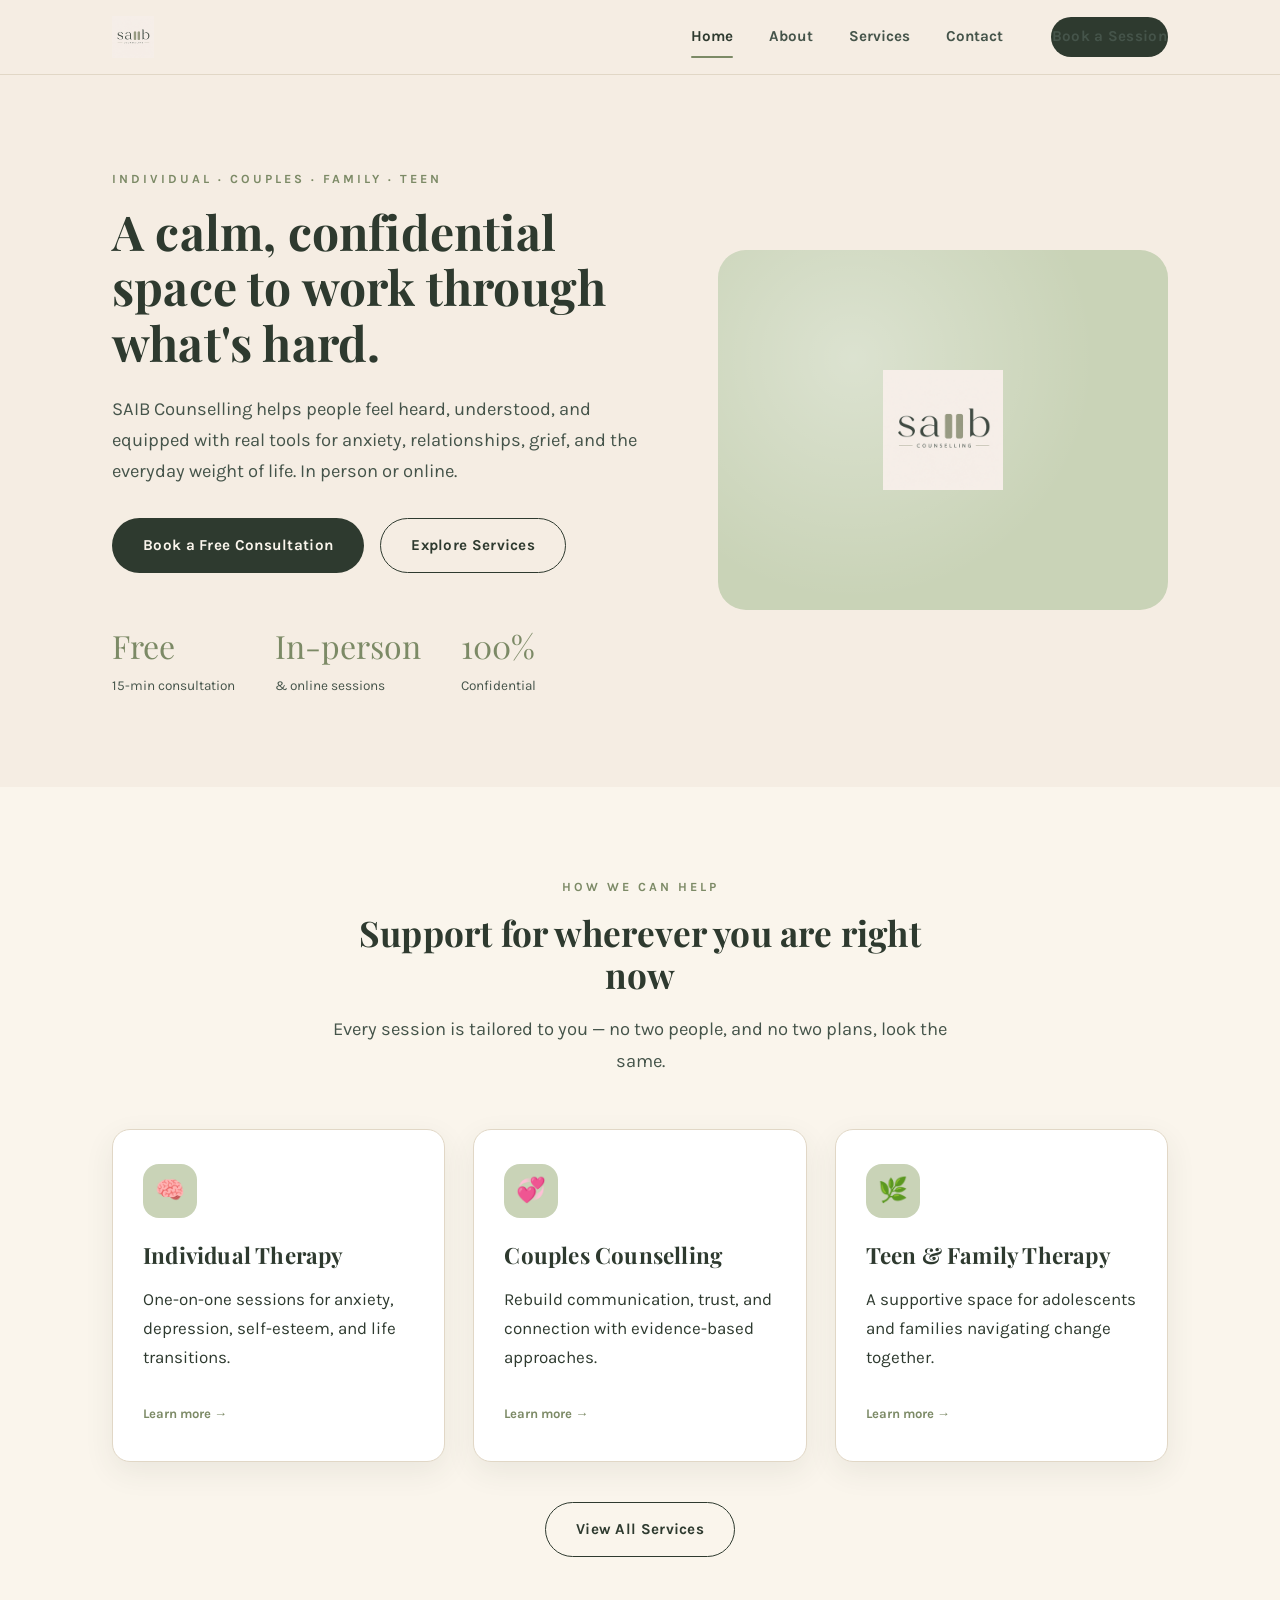
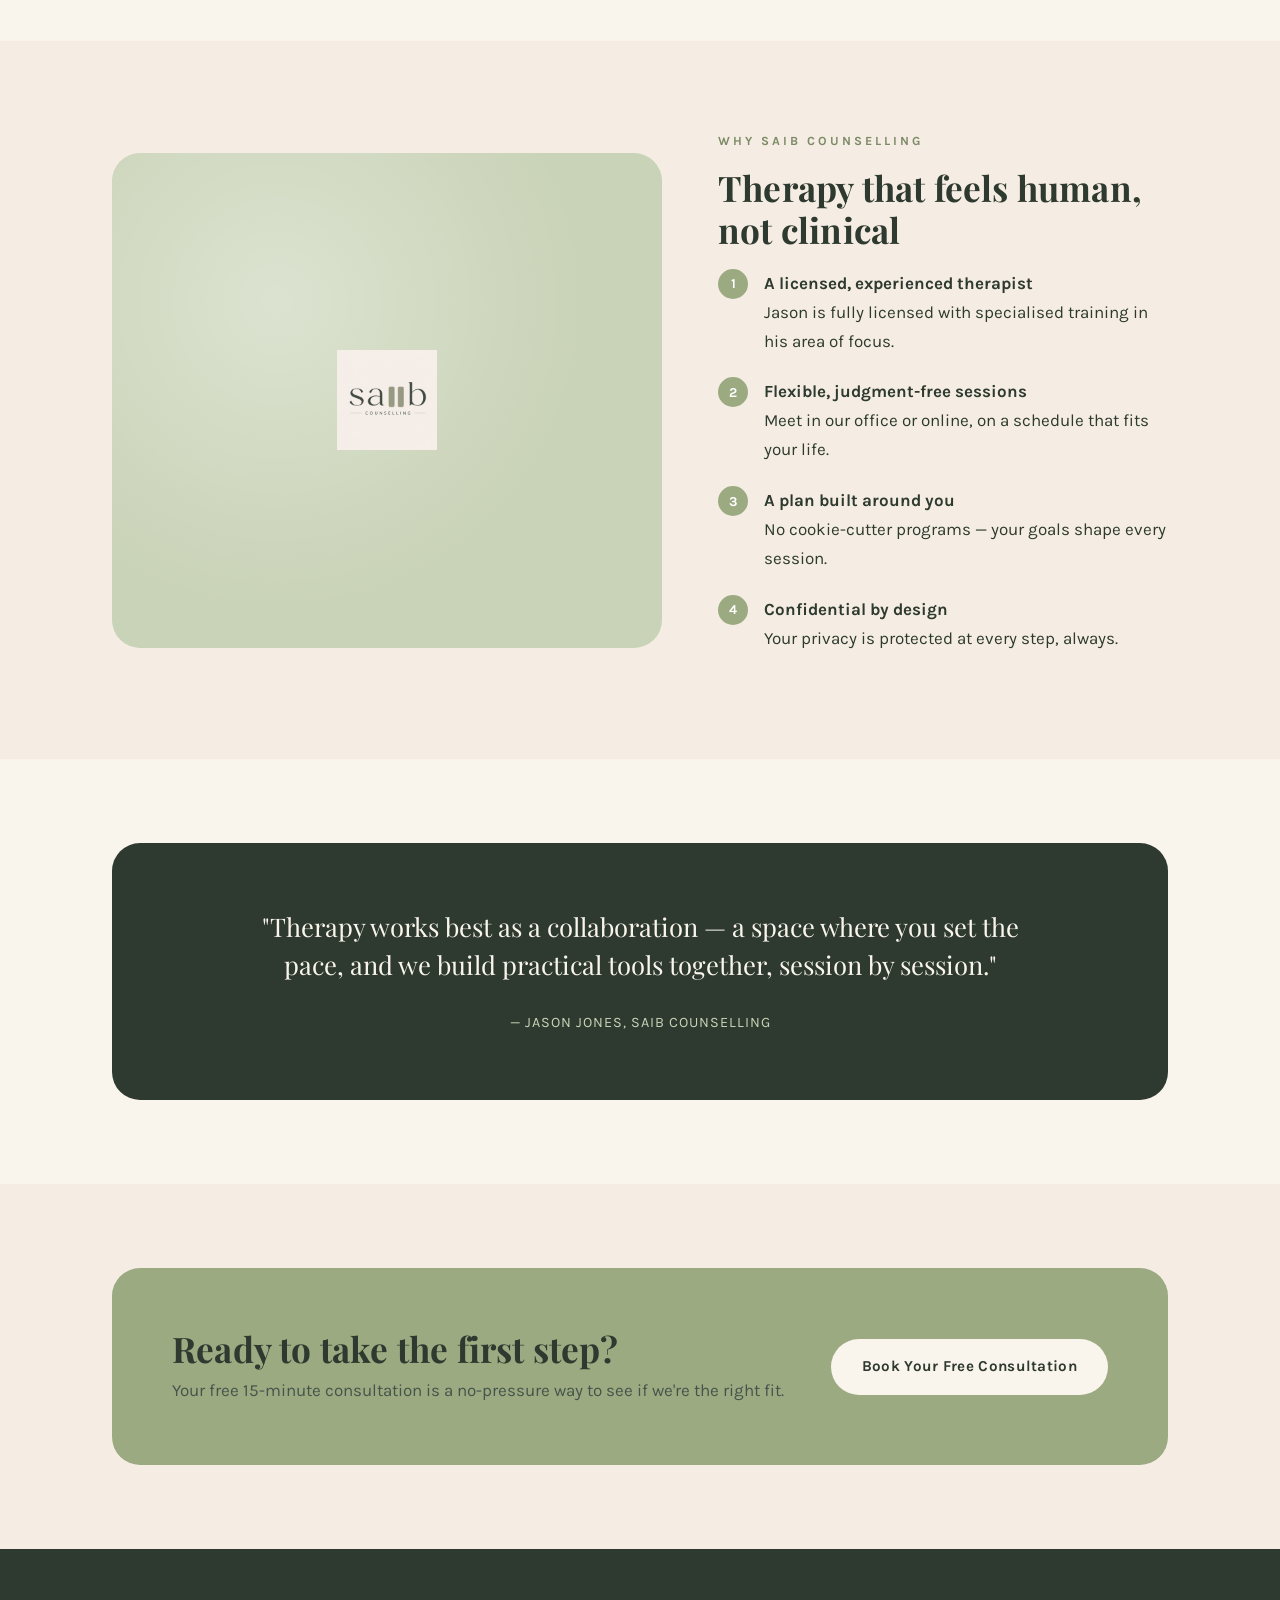
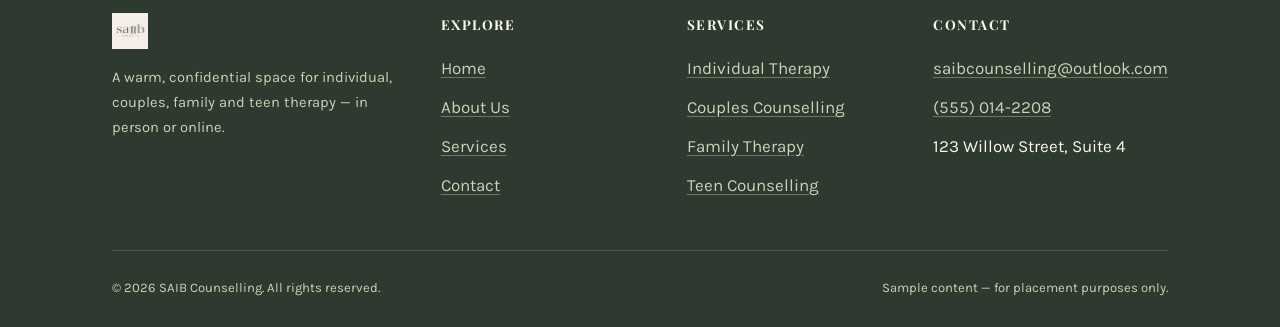
==== docs/index.html @ 6153c16c "Rename website folder to docs for GitHub Pages" ====
<!DOCTYPE html>
<html lang="en">
<head>
<meta charset="UTF-8">
<meta name="viewport" content="width=device-width, initial-scale=1.0">
<title>SAIB Counselling — Compassionate Therapy &amp; Counselling</title>
<meta name="description" content="SAIB Counselling offers individual, couples, family and teen therapy in a warm, confidential space. Book a free 15-minute consultation today.">
<link rel="canonical" href="https://hannagwen.github.io/saib-counselling/index.html">
<meta name="theme-color" content="#2E3A2F">

<!-- Open Graph / social preview -->
<meta property="og:type" content="website">
<meta property="og:site_name" content="SAIB Counselling">
<meta property="og:title" content="SAIB Counselling — Compassionate Therapy &amp; Counselling">
<meta property="og:description" content="Individual, couples, family and teen therapy in a warm, confidential space. Book a free 15-minute consultation today.">
<meta property="og:url" content="https://hannagwen.github.io/saib-counselling/index.html">
<meta property="og:image" content="https://hannagwen.github.io/saib-counselling/assets/logo.png">
<meta name="twitter:card" content="summary_large_image">
<meta name="twitter:title" content="SAIB Counselling — Compassionate Therapy &amp; Counselling">
<meta name="twitter:description" content="Individual, couples, family and teen therapy in a warm, confidential space. Book a free 15-minute consultation today.">
<meta name="twitter:image" content="https://hannagwen.github.io/saib-counselling/assets/logo.png">

<link rel="icon" type="image/png" href="assets/logo.png">
<link rel="apple-touch-icon" href="assets/logo.png">
<link rel="preconnect" href="https://fonts.googleapis.com">
<link rel="preconnect" href="https://fonts.gstatic.com" crossorigin>
<link href="https://fonts.googleapis.com/css2?family=Playfair+Display:wght@600;700&family=Karla:wght@400;500;700;800&display=swap" rel="stylesheet">
<link rel="stylesheet" href="assets/style.css">
</head>
<body>

<header class="site-header">
  <nav class="nav">
    <a href="index.html" class="brand">
      <img src="assets/logo.png" alt="SAIB Counselling logo" width="42" height="42">
    </a>
    <div class="nav-links" id="nav-links">
      <a href="index.html" class="active">Home</a>
      <a href="about.html">About</a>
      <a href="services.html">Services</a>
      <a href="contact.html">Contact</a>
      <a href="contact.html" class="btn btn-primary nav-cta">Book a Session</a>
    </div>
    <button class="nav-toggle" aria-label="Toggle menu" aria-expanded="false" aria-controls="nav-links"><span></span><span></span><span></span></button>
  </nav>
</header>

<main>
  <!-- Hero -->
  <section class="hero">
    <div class="container hero-grid">
      <div>
        <span class="eyebrow">Individual &middot; Couples &middot; Family &middot; Teen</span>
        <h1>A calm, confidential space to work through what's hard.</h1>
        <p class="lede">SAIB Counselling helps people feel heard, understood, and equipped with real tools for anxiety, relationships, grief, and the everyday weight of life. In person or online.</p>
        <div class="hero-actions">
          <a href="contact.html" class="btn btn-primary">Book a Free Consultation</a>
          <a href="services.html" class="btn btn-outline">Explore Services</a>
        </div>
        <!-- Replace with real figures (years in practice, clients seen, etc.) once available — avoid unverified numeric claims -->
        <div class="hero-stats">
          <div>
            <div class="stat-num">Free</div>
            <div class="stat-label">15-min consultation</div>
          </div>
          <div>
            <div class="stat-num">In-person</div>
            <div class="stat-label">&amp; online sessions</div>
          </div>
          <div>
            <div class="stat-num">100%</div>
            <div class="stat-label">Confidential</div>
          </div>
        </div>
      </div>
      <div class="hero-art">
        <div class="blob"></div>
        <img src="assets/logo.png" alt="" width="120" height="120">
      </div>
    </div>
  </section>

  <!-- Services preview -->
  <section class="section-alt">
    <div class="container">
      <div class="section-head center">
        <span class="eyebrow">How we can help</span>
        <h2>Support for wherever you are right now</h2>
        <p class="lede center">Every session is tailored to you — no two people, and no two plans, look the same.</p>
      </div>
      <div class="grid-3">
        <div class="card service-card">
          <div class="icon" aria-hidden="true">🧠</div>
          <h3>Individual Therapy</h3>
          <p>One-on-one sessions for anxiety, depression, self-esteem, and life transitions.</p>
          <span class="tag">Learn more →</span>
        </div>
        <div class="card service-card">
          <div class="icon" aria-hidden="true">💞</div>
          <h3>Couples Counselling</h3>
          <p>Rebuild communication, trust, and connection with evidence-based approaches.</p>
          <span class="tag">Learn more →</span>
        </div>
        <div class="card service-card">
          <div class="icon" aria-hidden="true">🌿</div>
          <h3>Teen &amp; Family Therapy</h3>
          <p>A supportive space for adolescents and families navigating change together.</p>
          <span class="tag">Learn more →</span>
        </div>
      </div>
      <div class="center" style="margin-top:40px;">
        <a href="services.html" class="btn btn-outline">View All Services</a>
      </div>
    </div>
  </section>

  <!-- Why choose us -->
  <section>
    <div class="container hero-grid">
      <div class="hero-art" style="aspect-ratio:4/3.6;">
        <div class="blob"></div>
        <img src="assets/logo.png" alt="" style="height:100px;" width="100" height="100">
      </div>
      <div>
        <span class="eyebrow">Why SAIB Counselling</span>
        <h2>Therapy that feels human, not clinical</h2>
        <ul class="feature-list">
          <li>
            <span class="dot">1</span>
            <div><strong>A licensed, experienced therapist</strong><br>Jason is fully licensed with specialised training in his area of focus.</div>
          </li>
          <li>
            <span class="dot">2</span>
            <div><strong>Flexible, judgment-free sessions</strong><br>Meet in our office or online, on a schedule that fits your life.</div>
          </li>
          <li>
            <span class="dot">3</span>
            <div><strong>A plan built around you</strong><br>No cookie-cutter programs — your goals shape every session.</div>
          </li>
          <li>
            <span class="dot">4</span>
            <div><strong>Confidential by design</strong><br>Your privacy is protected at every step, always.</div>
          </li>
        </ul>
      </div>
    </div>
  </section>

  <!-- Testimonial: swap in a real client quote once you have one on file with their written permission.
       Fabricated or unverified client testimonials can run into advertising/ethics rules for licensed
       counsellors, so this is a philosophy statement attributed to Jason rather than an invented client review. -->
  <section class="section-alt">
    <div class="container">
      <div class="testimonial">
        <blockquote>"Therapy works best as a collaboration — a space where you set the pace, and we build practical tools together, session by session."</blockquote>
        <cite>— Jason Jones, SAIB Counselling</cite>
      </div>
    </div>
  </section>

  <!-- CTA -->
  <section>
    <div class="container">
      <div class="cta-banner">
        <div>
          <h2>Ready to take the first step?</h2>
          <p style="margin:0; color: var(--forest-80);">Your free 15-minute consultation is a no-pressure way to see if we're the right fit.</p>
        </div>
        <a href="contact.html" class="btn btn-light">Book Your Free Consultation</a>
      </div>
    </div>
  </section>
</main>

<footer class="site-footer">
  <div class="container">
    <div class="footer-grid">
      <div class="footer-brand">
        <img src="assets/logo.png" alt="SAIB Counselling" width="36" height="36" loading="lazy">
        <p>A warm, confidential space for individual, couples, family and teen therapy — in person or online.</p>
      </div>
      <div>
        <h4>Explore</h4>
        <ul>
          <li><a href="index.html">Home</a></li>
          <li><a href="about.html">About Us</a></li>
          <li><a href="services.html">Services</a></li>
          <li><a href="contact.html">Contact</a></li>
        </ul>
      </div>
      <div>
        <h4>Services</h4>
        <ul>
          <li><a href="services.html">Individual Therapy</a></li>
          <li><a href="services.html">Couples Counselling</a></li>
          <li><a href="services.html">Family Therapy</a></li>
          <li><a href="services.html">Teen Counselling</a></li>
        </ul>
      </div>
      <div>
        <h4>Contact</h4>
        <ul>
          <li><a href="mailto:saibcounselling@outlook.com">saibcounselling@outlook.com</a></li>
          <li><a href="tel:+15550142208">(555) 014-2208</a></li>
          <li>123 Willow Street, Suite 4</li>
        </ul>
      </div>
    </div>
    <div class="footer-bottom">
      <span>© 2026 SAIB Counselling. All rights reserved.</span>
      <span>Sample content — for placement purposes only.</span>
    </div>
  </div>
</footer>

<script src="assets/script.js"></script>
</body>
</html>
---- docs/assets/style.css ----
/* ============================================
   SAIB Counselling — shared stylesheet
   Palette derived from brand logo:
   cream background, deep forest green, sage accent
   ============================================ */

:root {
  --cream: #F5EDE3;
  --cream-soft: #FAF5EC;
  --white: #FFFFFF;
  --forest: #2E3A2F;
  --forest-80: #45544A;
  --sage: #9CAA82;
  --sage-light: #C9D3B7;
  --sage-dark: #7C8A66;
  --line: #E1D7C6;
  --shadow: 0 10px 30px rgba(46, 58, 47, 0.08);
  --radius-lg: 28px;
  --radius-md: 18px;
  --radius-sm: 10px;
  --font-head: 'Playfair Display', Georgia, serif;
  --font-body: 'Karla', 'Helvetica Neue', Arial, sans-serif;
}

* { box-sizing: border-box; }

html { scroll-behavior: smooth; }

@media (prefers-reduced-motion: reduce) {
  html { scroll-behavior: auto; }
  * { animation-duration: 0.01ms !important; animation-iteration-count: 1 !important; transition-duration: 0.01ms !important; }
}

/* Visible keyboard focus state across interactive elements */
a:focus-visible,
button:focus-visible,
input:focus-visible,
select:focus-visible,
textarea:focus-visible,
.faq-item h3:focus-visible {
  outline: 2.5px solid var(--sage-dark);
  outline-offset: 3px;
}

body {
  margin: 0;
  background: var(--cream);
  color: var(--forest);
  font-family: var(--font-body);
  font-size: 17px;
  line-height: 1.7;
  -webkit-font-smoothing: antialiased;
}

img { max-width: 100%; display: block; }

a { color: inherit; text-decoration: none; }

.container {
  max-width: 1120px;
  margin: 0 auto;
  padding: 0 32px;
}

/* ---------- Typography ---------- */
h1, h2, h3, h4 {
  font-family: var(--font-head);
  color: var(--forest);
  margin: 0 0 0.5em;
  font-weight: 700;
  letter-spacing: 0.2px;
}

h1 { font-size: 3rem; line-height: 1.15; }
h2 { font-size: 2.2rem; line-height: 1.2; }
h3 { font-size: 1.4rem; }

p { margin: 0 0 1em; }

.eyebrow {
  display: inline-block;
  font-family: var(--font-body);
  font-size: 0.78rem;
  letter-spacing: 3px;
  text-transform: uppercase;
  color: var(--sage-dark);
  font-weight: 700;
  margin-bottom: 14px;
}

.lede {
  font-size: 1.15rem;
  color: var(--forest-80);
  max-width: 620px;
}

.center { text-align: center; margin-left: auto; margin-right: auto; }

/* ---------- Buttons ---------- */
.btn {
  display: inline-flex;
  align-items: center;
  gap: 8px;
  padding: 14px 30px;
  border-radius: 999px;
  font-family: var(--font-body);
  font-weight: 700;
  font-size: 0.95rem;
  letter-spacing: 0.3px;
  border: 1.5px solid transparent;
  cursor: pointer;
  transition: all 0.2s ease;
}

.btn-primary {
  background: var(--forest);
  color: var(--cream-soft);
}
.btn-primary:hover { background: var(--forest-80); transform: translateY(-1px); }

.btn-outline {
  background: transparent;
  color: var(--forest);
  border-color: var(--forest);
}
.btn-outline:hover { background: var(--forest); color: var(--cream-soft); }

.btn-light {
  background: var(--cream-soft);
  color: var(--forest);
}
.btn-light:hover { background: var(--white); }

/* ---------- Header / Nav ---------- */
.site-header {
  position: sticky;
  top: 0;
  z-index: 50;
  background: rgba(245, 237, 227, 0.92);
  backdrop-filter: blur(6px);
  border-bottom: 1px solid var(--line);
}

.nav {
  display: flex;
  align-items: center;
  justify-content: space-between;
  padding: 16px 32px;
  max-width: 1120px;
  margin: 0 auto;
}

.brand {
  display: flex;
  align-items: center;
  gap: 12px;
}

.brand img { height: 42px; width: auto; }

.nav-links {
  display: flex;
  gap: 36px;
  align-items: center;
  font-size: 0.95rem;
  font-weight: 700;
}

.nav-links a {
  position: relative;
  padding: 6px 0;
  color: var(--forest-80);
}
.nav-links a:hover, .nav-links a.active { color: var(--forest); }
.nav-links a.active::after {
  content: "";
  position: absolute;
  left: 0; right: 0; bottom: -2px;
  height: 2px;
  background: var(--sage-dark);
  border-radius: 2px;
}

.nav-cta { margin-left: 12px; }

.nav-toggle {
  display: none;
  flex-direction: column;
  gap: 5px;
  background: none;
  border: none;
  cursor: pointer;
  padding: 6px;
}
.nav-toggle span {
  width: 26px; height: 2px; background: var(--forest); border-radius: 2px;
}

/* ---------- Hero ---------- */
.hero {
  padding: 88px 0 90px;
}

.hero-grid {
  display: grid;
  grid-template-columns: 1.1fr 0.9fr;
  gap: 56px;
  align-items: center;
}

.hero-art {
  background: var(--sage-light);
  border-radius: var(--radius-lg);
  aspect-ratio: 4/3.2;
  display: flex;
  align-items: center;
  justify-content: center;
  overflow: hidden;
  position: relative;
}
.hero-art .blob {
  position: absolute;
  inset: 0;
  background: radial-gradient(circle at 30% 30%, rgba(255,255,255,0.35), transparent 60%);
}
.hero-art img { height: 120px; width: auto; position: relative; z-index: 1; }

.hero-actions { display: flex; gap: 16px; margin-top: 30px; flex-wrap: wrap; }

.hero-stats {
  display: flex;
  gap: 40px;
  margin-top: 46px;
}
.hero-stats .stat-num {
  font-family: var(--font-head);
  font-size: 2rem;
  color: var(--sage-dark);
}
.hero-stats .stat-label {
  font-size: 0.85rem;
  color: var(--forest-80);
}

/* ---------- Sections ---------- */
section { padding: 84px 0; }
.section-alt { background: var(--cream-soft); }
.section-head { max-width: 640px; margin-bottom: 52px; }

/* ---------- Cards / Grids ---------- */
.grid-3 {
  display: grid;
  grid-template-columns: repeat(3, 1fr);
  gap: 28px;
}
.grid-2 {
  display: grid;
  grid-template-columns: repeat(2, 1fr);
  gap: 28px;
}

.card {
  background: var(--white);
  border-radius: var(--radius-md);
  padding: 34px 30px;
  box-shadow: var(--shadow);
  border: 1px solid var(--line);
}

.service-card .icon {
  width: 54px; height: 54px;
  border-radius: 16px;
  background: var(--sage-light);
  display: flex; align-items: center; justify-content: center;
  font-size: 1.5rem;
  margin-bottom: 18px;
}

.service-card .tag {
  display: inline-block;
  margin-top: 14px;
  font-size: 0.82rem;
  font-weight: 700;
  color: var(--sage-dark);
}

/* ---------- Why / feature list ---------- */
.feature-list { list-style: none; padding: 0; margin: 0; }
.feature-list li {
  display: flex;
  gap: 16px;
  align-items: flex-start;
  margin-bottom: 22px;
}
.feature-list .dot {
  flex: none;
  width: 30px; height: 30px;
  border-radius: 50%;
  background: var(--sage);
  color: var(--white);
  display: flex; align-items: center; justify-content: center;
  font-weight: 700;
  font-size: 0.85rem;
}

/* ---------- Testimonial ---------- */
.testimonial {
  background: var(--forest);
  color: var(--cream-soft);
  border-radius: var(--radius-lg);
  padding: 64px;
  text-align: center;
}
.testimonial blockquote {
  font-family: var(--font-head);
  font-size: 1.6rem;
  line-height: 1.5;
  max-width: 760px;
  margin: 0 auto 24px;
}
.testimonial cite {
  font-style: normal;
  font-size: 0.9rem;
  letter-spacing: 1px;
  text-transform: uppercase;
  color: var(--sage-light);
}

/* ---------- Team ---------- */
.team-card { text-align: center; }
.avatar {
  width: 110px; height: 110px;
  border-radius: 50%;
  background: var(--sage-light);
  margin: 0 auto 18px;
  display: flex; align-items: center; justify-content: center;
  font-family: var(--font-head);
  font-size: 1.8rem;
  color: var(--forest);
}
.team-card .role {
  color: var(--sage-dark);
  font-size: 0.88rem;
  font-weight: 700;
  letter-spacing: 0.4px;
  text-transform: uppercase;
  margin-bottom: 10px;
}

/* ---------- Approach steps ---------- */
.steps {
  display: grid;
  grid-template-columns: repeat(4, 1fr);
  gap: 24px;
}
.step .num {
  font-family: var(--font-head);
  font-size: 2.4rem;
  color: var(--sage-light);
  margin-bottom: 8px;
}

/* ---------- CTA banner ---------- */
.cta-banner {
  background: var(--sage);
  border-radius: var(--radius-lg);
  padding: 60px;
  display: flex;
  align-items: center;
  justify-content: space-between;
  gap: 30px;
  flex-wrap: wrap;
  color: var(--forest);
}
.cta-banner h2 { margin-bottom: 6px; }

/* ---------- Forms ---------- */
.form-grid {
  display: grid;
  grid-template-columns: 1fr 1fr;
  gap: 20px;
}
.form-grid .full { grid-column: 1 / -1; }

label {
  display: block;
  font-size: 0.85rem;
  font-weight: 700;
  margin-bottom: 8px;
  color: var(--forest-80);
}

input, select, textarea {
  width: 100%;
  padding: 14px 16px;
  border-radius: var(--radius-sm);
  border: 1.5px solid var(--line);
  background: var(--white);
  font-family: var(--font-body);
  font-size: 0.98rem;
  color: var(--forest);
}
input:focus, select:focus, textarea:focus {
  outline: none;
  border-color: var(--sage-dark);
}
textarea { resize: vertical; min-height: 120px; }

.form-note {
  font-size: 0.85rem;
  color: var(--forest-80);
  background: var(--sage-light);
  border-radius: var(--radius-sm);
  padding: 14px 18px;
  margin-bottom: 26px;
}

/* ---------- Contact info rows ---------- */
.info-row {
  display: flex;
  gap: 18px;
  align-items: flex-start;
  margin-bottom: 26px;
}
.info-row .icon {
  width: 44px; height: 44px;
  border-radius: 12px;
  background: var(--sage-light);
  display: flex; align-items: center; justify-content: center;
  font-size: 1.2rem;
  flex: none;
}

.map-placeholder {
  background: var(--sage-light);
  border-radius: var(--radius-md);
  aspect-ratio: 16/10;
  display: flex;
  align-items: center;
  justify-content: center;
  color: var(--forest-80);
  font-size: 0.95rem;
  text-align: center;
  padding: 20px;
}

/* ---------- FAQ ---------- */
.faq-item {
  border-bottom: 1px solid var(--line);
  padding: 22px 0;
}
.faq-item h3 { margin-bottom: 8px; font-size: 1.1rem; cursor: pointer; }
.faq-item h3::after { content: "+"; float: right; color: var(--sage-dark); }
.faq-item h3[aria-expanded="true"]::after { content: "−"; }
.faq-item p { color: var(--forest-80); margin: 8px 0 0; display: none; }
.faq-item p.open { display: block; }

/* ---------- Footer ---------- */
.site-footer {
  background: var(--forest);
  color: var(--cream-soft);
  padding: 64px 0 28px;
}
.footer-grid {
  display: grid;
  grid-template-columns: 1.4fr 1fr 1fr 1fr;
  gap: 40px;
  padding-bottom: 40px;
  border-bottom: 1px solid rgba(245,237,227,0.15);
}
.footer-grid h4 {
  color: var(--cream-soft);
  font-size: 0.85rem;
  letter-spacing: 1.5px;
  text-transform: uppercase;
  margin-bottom: 18px;
}
.footer-grid ul { list-style: none; padding: 0; margin: 0; }
.footer-grid li { margin-bottom: 10px; }
.footer-grid a { color: var(--sage-light); text-decoration: underline; text-decoration-color: rgba(201,211,183,0.4); text-underline-offset: 3px; }
.footer-grid a:hover { color: var(--white); }
.footer-brand img { height: 36px; margin-bottom: 16px; }
.footer-brand p { color: var(--sage-light); font-size: 0.92rem; max-width: 280px; }
.footer-bottom {
  display: flex;
  justify-content: space-between;
  padding-top: 26px;
  font-size: 0.82rem;
  color: var(--sage-light);
  flex-wrap: wrap;
  gap: 10px;
}

/* ---------- Page header (inner pages) ---------- */
.page-hero {
  padding: 60px 0 70px;
  text-align: center;
}
.page-hero .eyebrow { display: block; }

/* ---------- Responsive ---------- */
@media (max-width: 900px) {
  h1 { font-size: 2.3rem; }
  .hero-grid { grid-template-columns: 1fr; }
  .grid-3 { grid-template-columns: 1fr 1fr; }
  .steps { grid-template-columns: 1fr 1fr; }
  .footer-grid { grid-template-columns: 1fr 1fr; }
  .nav-links {
    position: fixed;
    top: 74px; left: 0; right: 0;
    background: var(--cream-soft);
    flex-direction: column;
    align-items: flex-start;
    padding: 24px 32px;
    gap: 20px;
    border-bottom: 1px solid var(--line);
    transform: translateY(-130%);
    transition: transform 0.25s ease;
  }
  .nav-links.open { transform: translateY(0); }
  .nav-toggle { display: flex; }
  .nav-cta { margin-left: 0; }
}

@media (max-width: 600px) {
  .container { padding: 0 20px; }
  .grid-3, .grid-2, .form-grid { grid-template-columns: 1fr; }
  .steps { grid-template-columns: 1fr; }
  .testimonial, .cta-banner { padding: 36px; }
  .footer-grid { grid-template-columns: 1fr; }
  .cta-banner { flex-direction: column; text-align: center; }
}
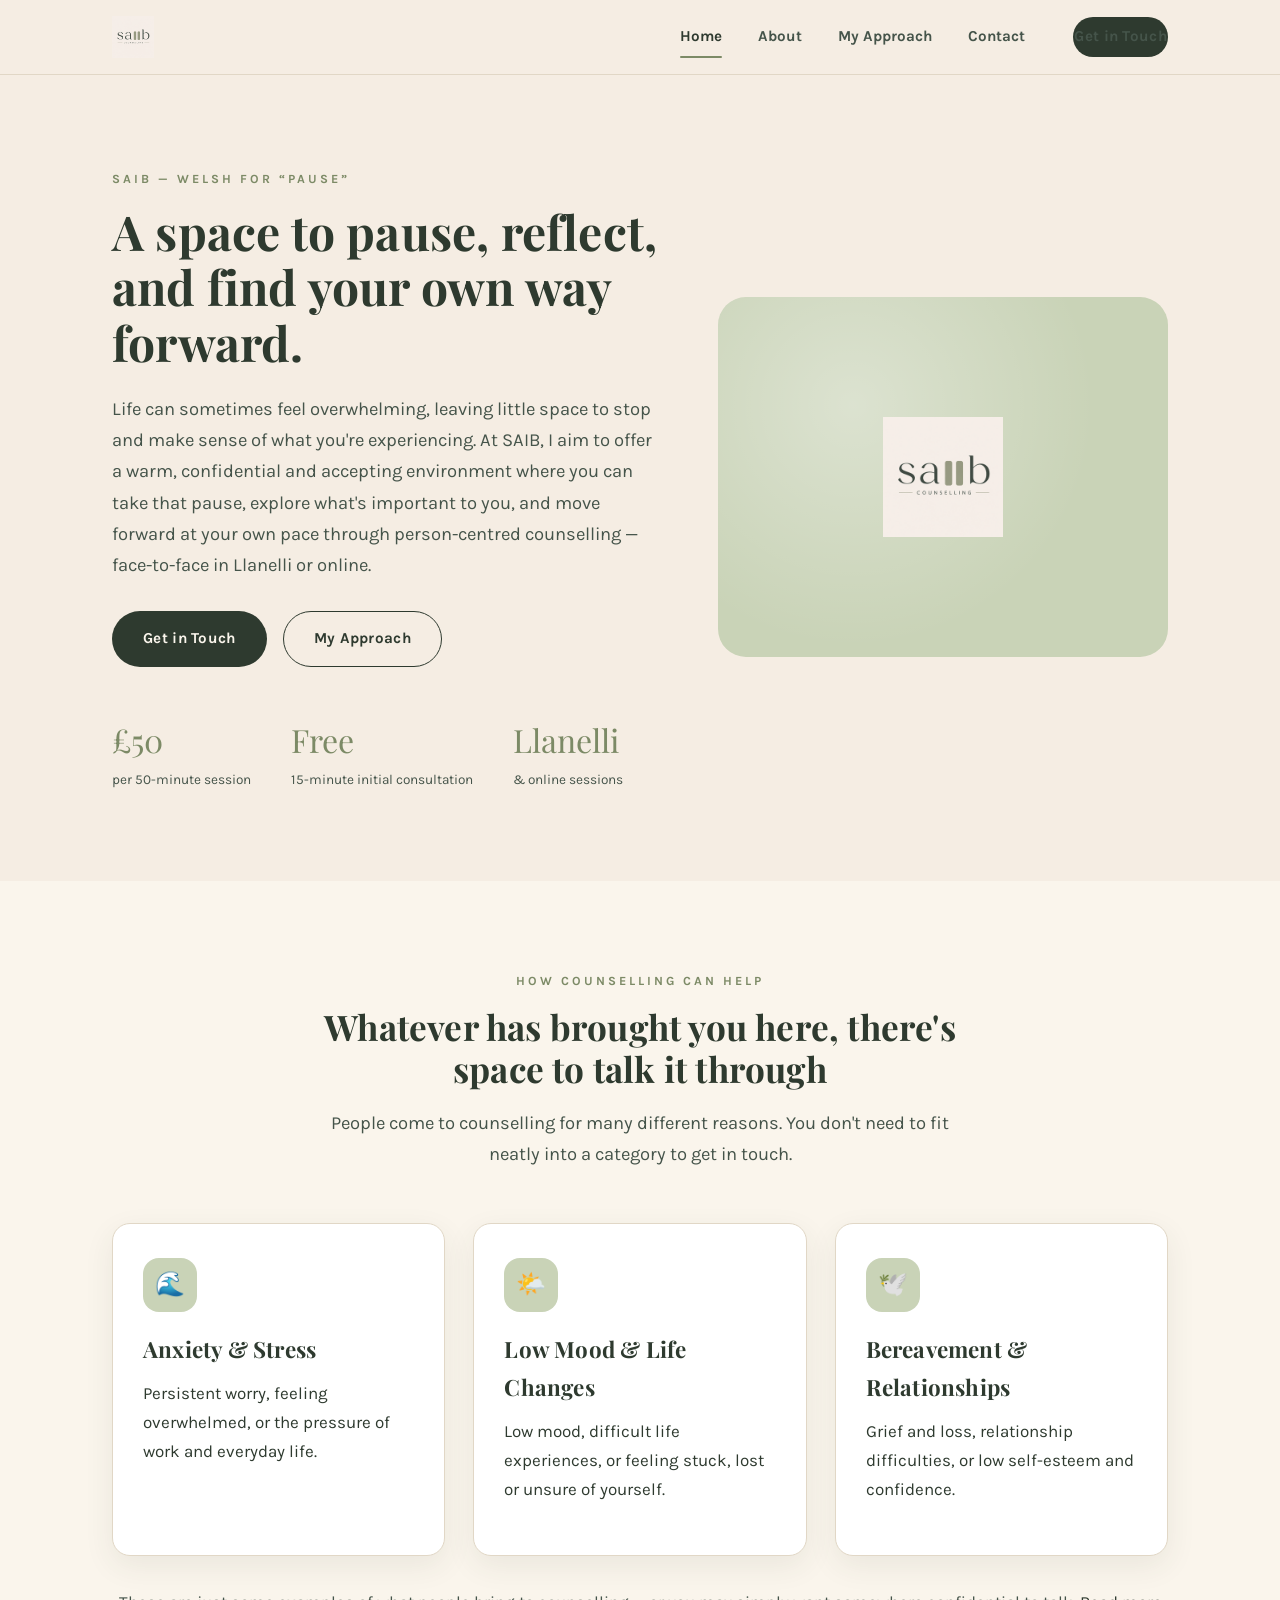
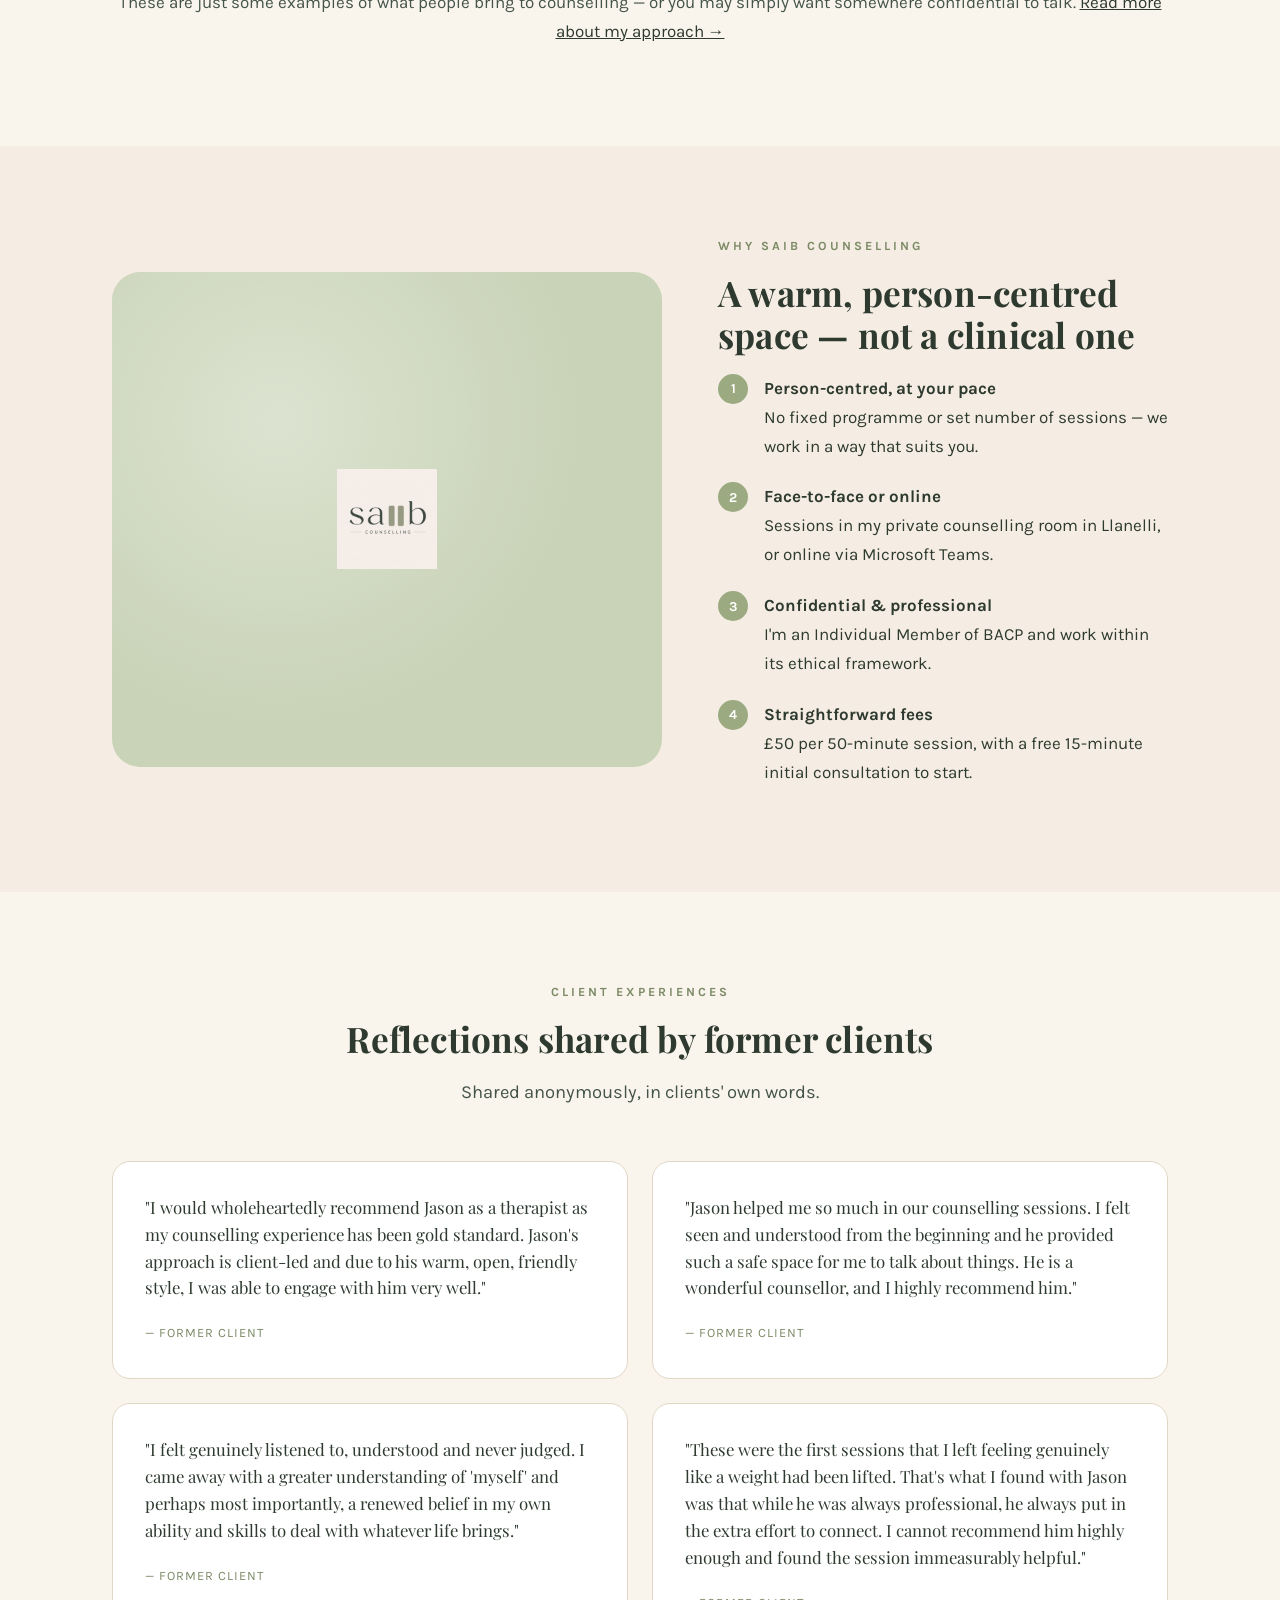
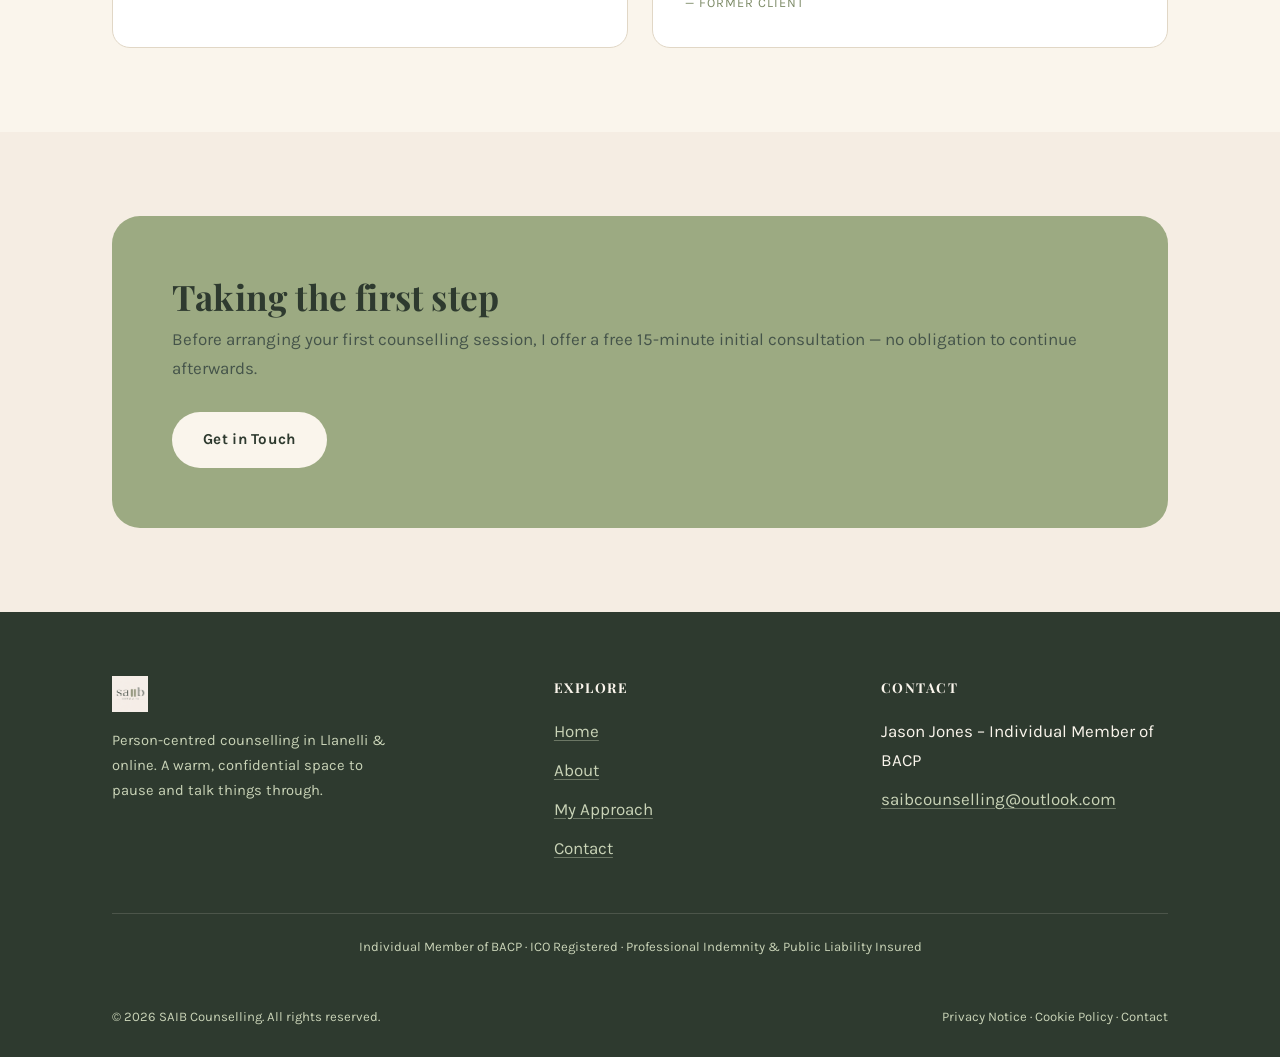
==== commit c53f23f4: "feat: change placeholders to real content" ====
--- a/docs/index.html
+++ b/docs/index.html
@@ -1,23 +1,23 @@
 <!DOCTYPE html>
-<html lang="en">
+<html lang="en-GB">
 <head>
 <meta charset="UTF-8">
 <meta name="viewport" content="width=device-width, initial-scale=1.0">
-<title>SAIB Counselling — Compassionate Therapy &amp; Counselling</title>
-<meta name="description" content="SAIB Counselling offers individual, couples, family and teen therapy in a warm, confidential space. Book a free 15-minute consultation today.">
+<title>SAIB Counselling — Person-Centred Counselling in Llanelli &amp; Online</title>
+<meta name="description" content="SAIB Counselling offers person-centred individual counselling with Jason Jones in Llanelli and online. A warm, confidential space to pause and talk things through. Free 15-minute initial consultation.">
 <link rel="canonical" href="https://hannagwen.github.io/saib-counselling/index.html">
 <meta name="theme-color" content="#2E3A2F">
 
 <!-- Open Graph / social preview -->
 <meta property="og:type" content="website">
 <meta property="og:site_name" content="SAIB Counselling">
-<meta property="og:title" content="SAIB Counselling — Compassionate Therapy &amp; Counselling">
-<meta property="og:description" content="Individual, couples, family and teen therapy in a warm, confidential space. Book a free 15-minute consultation today.">
+<meta property="og:title" content="SAIB Counselling — Person-Centred Counselling in Llanelli &amp; Online">
+<meta property="og:description" content="A warm, confidential space to pause and talk things through. Person-centred individual counselling with Jason Jones, face-to-face in Llanelli or online.">
 <meta property="og:url" content="https://hannagwen.github.io/saib-counselling/index.html">
 <meta property="og:image" content="https://hannagwen.github.io/saib-counselling/assets/logo.png">
 <meta name="twitter:card" content="summary_large_image">
-<meta name="twitter:title" content="SAIB Counselling — Compassionate Therapy &amp; Counselling">
-<meta name="twitter:description" content="Individual, couples, family and teen therapy in a warm, confidential space. Book a free 15-minute consultation today.">
+<meta name="twitter:title" content="SAIB Counselling — Person-Centred Counselling in Llanelli &amp; Online">
+<meta name="twitter:description" content="A warm, confidential space to pause and talk things through. Person-centred individual counselling with Jason Jones, face-to-face in Llanelli or online.">
 <meta name="twitter:image" content="https://hannagwen.github.io/saib-counselling/assets/logo.png">
 
 <link rel="icon" type="image/png" href="assets/logo.png">
@@ -37,9 +37,9 @@
     <div class="nav-links" id="nav-links">
       <a href="index.html" class="active">Home</a>
       <a href="about.html">About</a>
-      <a href="services.html">Services</a>
+      <a href="services.html">My Approach</a>
       <a href="contact.html">Contact</a>
-      <a href="contact.html" class="btn btn-primary nav-cta">Book a Session</a>
+      <a href="contact.html" class="btn btn-primary nav-cta">Get in Touch</a>
     </div>
     <button class="nav-toggle" aria-label="Toggle menu" aria-expanded="false" aria-controls="nav-links"><span></span><span></span><span></span></button>
   </nav>
@@ -50,26 +50,25 @@
   <section class="hero">
     <div class="container hero-grid">
       <div>
-        <span class="eyebrow">Individual &middot; Couples &middot; Family &middot; Teen</span>
-        <h1>A calm, confidential space to work through what's hard.</h1>
-        <p class="lede">SAIB Counselling helps people feel heard, understood, and equipped with real tools for anxiety, relationships, grief, and the everyday weight of life. In person or online.</p>
+        <span class="eyebrow">Saib — Welsh for &ldquo;pause&rdquo;</span>
+        <h1>A space to pause, reflect, and find your own way forward.</h1>
+        <p class="lede">Life can sometimes feel overwhelming, leaving little space to stop and make sense of what you're experiencing. At SAIB, I aim to offer a warm, confidential and accepting environment where you can take that pause, explore what's important to you, and move forward at your own pace through person-centred counselling — face-to-face in Llanelli or online.</p>
         <div class="hero-actions">
-          <a href="contact.html" class="btn btn-primary">Book a Free Consultation</a>
-          <a href="services.html" class="btn btn-outline">Explore Services</a>
-        </div>
-        <!-- Replace with real figures (years in practice, clients seen, etc.) once available — avoid unverified numeric claims -->
+          <a href="contact.html" class="btn btn-primary">Get in Touch</a>
+          <a href="services.html" class="btn btn-outline">My Approach</a>
+        </div>
         <div class="hero-stats">
           <div>
-            <div class="stat-num">Free</div>
-            <div class="stat-label">15-min consultation</div>
+            <div class="stat-num">£50</div>
+            <div class="stat-label">per 50-minute session</div>
           </div>
           <div>
-            <div class="stat-num">In-person</div>
-            <div class="stat-label">&amp; online sessions</div>
+            <div class="stat-num">Free</div>
+            <div class="stat-label">15-minute initial consultation</div>
           </div>
           <div>
-            <div class="stat-num">100%</div>
-            <div class="stat-label">Confidential</div>
+            <div class="stat-num">Llanelli</div>
+            <div class="stat-label">&amp; online sessions</div>
           </div>
         </div>
       </div>
@@ -80,37 +79,32 @@
     </div>
   </section>
 
-  <!-- Services preview -->
+  <!-- How I can help -->
   <section class="section-alt">
     <div class="container">
       <div class="section-head center">
-        <span class="eyebrow">How we can help</span>
-        <h2>Support for wherever you are right now</h2>
-        <p class="lede center">Every session is tailored to you — no two people, and no two plans, look the same.</p>
+        <span class="eyebrow">How counselling can help</span>
+        <h2>Whatever has brought you here, there's space to talk it through</h2>
+        <p class="lede center">People come to counselling for many different reasons. You don't need to fit neatly into a category to get in touch.</p>
       </div>
       <div class="grid-3">
         <div class="card service-card">
-          <div class="icon" aria-hidden="true">🧠</div>
-          <h3>Individual Therapy</h3>
-          <p>One-on-one sessions for anxiety, depression, self-esteem, and life transitions.</p>
-          <span class="tag">Learn more →</span>
+          <div class="icon" aria-hidden="true">🌊</div>
+          <h3>Anxiety &amp; Stress</h3>
+          <p>Persistent worry, feeling overwhelmed, or the pressure of work and everyday life.</p>
         </div>
         <div class="card service-card">
-          <div class="icon" aria-hidden="true">💞</div>
-          <h3>Couples Counselling</h3>
-          <p>Rebuild communication, trust, and connection with evidence-based approaches.</p>
-          <span class="tag">Learn more →</span>
+          <div class="icon" aria-hidden="true">🌤️</div>
+          <h3>Low Mood &amp; Life Changes</h3>
+          <p>Low mood, difficult life experiences, or feeling stuck, lost or unsure of yourself.</p>
         </div>
         <div class="card service-card">
-          <div class="icon" aria-hidden="true">🌿</div>
-          <h3>Teen &amp; Family Therapy</h3>
-          <p>A supportive space for adolescents and families navigating change together.</p>
-          <span class="tag">Learn more →</span>
-        </div>
-      </div>
-      <div class="center" style="margin-top:40px;">
-        <a href="services.html" class="btn btn-outline">View All Services</a>
-      </div>
+          <div class="icon" aria-hidden="true">🕊️</div>
+          <h3>Bereavement &amp; Relationships</h3>
+          <p>Grief and loss, relationship difficulties, or low self-esteem and confidence.</p>
+        </div>
+      </div>
+      <p class="center" style="margin-top:32px; color:var(--forest-80);">These are just some examples of what people bring to counselling — or you may simply want somewhere confidential to talk. <a href="services.html" style="color:var(--forest); text-decoration:underline;">Read more about my approach →</a></p>
     </div>
   </section>
 
@@ -123,37 +117,54 @@
       </div>
       <div>
         <span class="eyebrow">Why SAIB Counselling</span>
-        <h2>Therapy that feels human, not clinical</h2>
+        <h2>A warm, person-centred space — not a clinical one</h2>
         <ul class="feature-list">
           <li>
             <span class="dot">1</span>
-            <div><strong>A licensed, experienced therapist</strong><br>Jason is fully licensed with specialised training in his area of focus.</div>
+            <div><strong>Person-centred, at your pace</strong><br>No fixed programme or set number of sessions — we work in a way that suits you.</div>
           </li>
           <li>
             <span class="dot">2</span>
-            <div><strong>Flexible, judgment-free sessions</strong><br>Meet in our office or online, on a schedule that fits your life.</div>
+            <div><strong>Face-to-face or online</strong><br>Sessions in my private counselling room in Llanelli, or online via Microsoft Teams.</div>
           </li>
           <li>
             <span class="dot">3</span>
-            <div><strong>A plan built around you</strong><br>No cookie-cutter programs — your goals shape every session.</div>
+            <div><strong>Confidential &amp; professional</strong><br>I'm an Individual Member of BACP and work within its ethical framework.</div>
           </li>
           <li>
             <span class="dot">4</span>
-            <div><strong>Confidential by design</strong><br>Your privacy is protected at every step, always.</div>
+            <div><strong>Straightforward fees</strong><br>£50 per 50-minute session, with a free 15-minute initial consultation to start.</div>
           </li>
         </ul>
       </div>
     </div>
   </section>
 
-  <!-- Testimonial: swap in a real client quote once you have one on file with their written permission.
-       Fabricated or unverified client testimonials can run into advertising/ethics rules for licensed
-       counsellors, so this is a philosophy statement attributed to Jason rather than an invented client review. -->
+  <!-- Client experiences: anonymous quotes shared with permission, from Jason's client feedback -->
   <section class="section-alt">
     <div class="container">
-      <div class="testimonial">
-        <blockquote>"Therapy works best as a collaboration — a space where you set the pace, and we build practical tools together, session by session."</blockquote>
-        <cite>— Jason Jones, SAIB Counselling</cite>
+      <div class="section-head center">
+        <span class="eyebrow">Client Experiences</span>
+        <h2>Reflections shared by former clients</h2>
+        <p class="lede center">Shared anonymously, in clients' own words.</p>
+      </div>
+      <div class="testimonial-grid">
+        <div class="testimonial-card">
+          <blockquote>"I would wholeheartedly recommend Jason as a therapist as my counselling experience has been gold standard. Jason's approach is client-led and due to his warm, open, friendly style, I was able to engage with him very well."</blockquote>
+          <cite>— Former client</cite>
+        </div>
+        <div class="testimonial-card">
+          <blockquote>"Jason helped me so much in our counselling sessions. I felt seen and understood from the beginning and he provided such a safe space for me to talk about things. He is a wonderful counsellor, and I highly recommend him."</blockquote>
+          <cite>— Former client</cite>
+        </div>
+        <div class="testimonial-card">
+          <blockquote>"I felt genuinely listened to, understood and never judged. I came away with a greater understanding of 'myself' and perhaps most importantly, a renewed belief in my own ability and skills to deal with whatever life brings."</blockquote>
+          <cite>— Former client</cite>
+        </div>
+        <div class="testimonial-card">
+          <blockquote>"These were the first sessions that I left feeling genuinely like a weight had been lifted. That's what I found with Jason was that while he was always professional, he always put in the extra effort to connect. I cannot recommend him highly enough and found the session immeasurably helpful."</blockquote>
+          <cite>— Former client</cite>
+        </div>
       </div>
     </div>
   </section>
@@ -163,10 +174,10 @@
     <div class="container">
       <div class="cta-banner">
         <div>
-          <h2>Ready to take the first step?</h2>
-          <p style="margin:0; color: var(--forest-80);">Your free 15-minute consultation is a no-pressure way to see if we're the right fit.</p>
-        </div>
-        <a href="contact.html" class="btn btn-light">Book Your Free Consultation</a>
+          <h2>Taking the first step</h2>
+          <p style="margin:0; color: var(--forest-80);">Before arranging your first counselling session, I offer a free 15-minute initial consultation — no obligation to continue afterwards.</p>
+        </div>
+        <a href="contact.html" class="btn btn-light">Get in Touch</a>
       </div>
     </div>
   </section>
@@ -177,38 +188,29 @@
     <div class="footer-grid">
       <div class="footer-brand">
         <img src="assets/logo.png" alt="SAIB Counselling" width="36" height="36" loading="lazy">
-        <p>A warm, confidential space for individual, couples, family and teen therapy — in person or online.</p>
+        <p>Person-centred counselling in Llanelli &amp; online. A warm, confidential space to pause and talk things through.</p>
       </div>
       <div>
         <h4>Explore</h4>
         <ul>
           <li><a href="index.html">Home</a></li>
-          <li><a href="about.html">About Us</a></li>
-          <li><a href="services.html">Services</a></li>
+          <li><a href="about.html">About</a></li>
+          <li><a href="services.html">My Approach</a></li>
           <li><a href="contact.html">Contact</a></li>
         </ul>
       </div>
       <div>
-        <h4>Services</h4>
-        <ul>
-          <li><a href="services.html">Individual Therapy</a></li>
-          <li><a href="services.html">Couples Counselling</a></li>
-          <li><a href="services.html">Family Therapy</a></li>
-          <li><a href="services.html">Teen Counselling</a></li>
-        </ul>
-      </div>
-      <div>
         <h4>Contact</h4>
         <ul>
+          <li>Jason Jones &ndash; Individual Member of BACP</li>
           <li><a href="mailto:saibcounselling@outlook.com">saibcounselling@outlook.com</a></li>
-          <li><a href="tel:+15550142208">(555) 014-2208</a></li>
-          <li>123 Willow Street, Suite 4</li>
         </ul>
       </div>
     </div>
+    <p class="trust-strip">Individual Member of BACP &middot; ICO Registered &middot; Professional Indemnity &amp; Public Liability Insured</p>
     <div class="footer-bottom">
       <span>© 2026 SAIB Counselling. All rights reserved.</span>
-      <span>Sample content — for placement purposes only.</span>
+      <span><a href="privacy.html">Privacy Notice</a> &middot; <a href="privacy.html#cookies">Cookie Policy</a> &middot; <a href="contact.html">Contact</a></span>
     </div>
   </div>
 </footer>
--- a/docs/assets/style.css
+++ b/docs/assets/style.css
@@ -276,14 +276,6 @@
   margin-bottom: 18px;
 }
 
-.service-card .tag {
-  display: inline-block;
-  margin-top: 14px;
-  font-size: 0.82rem;
-  font-weight: 700;
-  color: var(--sage-dark);
-}
-
 /* ---------- Why / feature list ---------- */
 .feature-list { list-style: none; padding: 0; margin: 0; }
 .feature-list li {
@@ -303,27 +295,31 @@
   font-size: 0.85rem;
 }
 
-/* ---------- Testimonial ---------- */
-.testimonial {
-  background: var(--forest);
-  color: var(--cream-soft);
-  border-radius: var(--radius-lg);
-  padding: 64px;
-  text-align: center;
-}
-.testimonial blockquote {
+/* ---------- Testimonials ---------- */
+.testimonial-grid {
+  display: grid;
+  grid-template-columns: repeat(2, 1fr);
+  gap: 24px;
+}
+.testimonial-card {
+  background: var(--white);
+  border: 1px solid var(--line);
+  border-radius: var(--radius-md);
+  padding: 32px;
+}
+.testimonial-card blockquote {
+  margin: 0 0 16px;
   font-family: var(--font-head);
-  font-size: 1.6rem;
-  line-height: 1.5;
-  max-width: 760px;
-  margin: 0 auto 24px;
-}
-.testimonial cite {
+  font-size: 1.05rem;
+  line-height: 1.6;
+  color: var(--forest);
+}
+.testimonial-card cite {
   font-style: normal;
-  font-size: 0.9rem;
+  font-size: 0.8rem;
   letter-spacing: 1px;
   text-transform: uppercase;
-  color: var(--sage-light);
+  color: var(--sage-dark);
 }
 
 /* ---------- Team ---------- */
@@ -350,7 +346,7 @@
 /* ---------- Approach steps ---------- */
 .steps {
   display: grid;
-  grid-template-columns: repeat(4, 1fr);
+  grid-template-columns: repeat(auto-fit, minmax(200px, 1fr));
   gap: 24px;
 }
 .step .num {
@@ -359,6 +355,18 @@
   color: var(--sage-light);
   margin-bottom: 8px;
 }
+
+/* ---------- Simple bulleted list (e.g. "How I Can Help") ---------- */
+.simple-list {
+  list-style: disc;
+  padding-left: 22px;
+  color: var(--forest-80);
+  max-width: 640px;
+  margin: 0 auto;
+  columns: 2;
+  column-gap: 40px;
+}
+.simple-list li { margin-bottom: 10px; break-inside: avoid; }
 
 /* ---------- CTA banner ---------- */
 .cta-banner {
@@ -414,6 +422,7 @@
   padding: 14px 18px;
   margin-bottom: 26px;
 }
+.form-note a { color: var(--forest); text-decoration: underline; }
 
 /* ---------- Contact info rows ---------- */
 .info-row {
@@ -443,6 +452,7 @@
   text-align: center;
   padding: 20px;
 }
+.map-placeholder a { color: var(--forest); font-weight: 700; text-decoration: underline; }
 
 /* ---------- FAQ ---------- */
 .faq-item {
@@ -463,7 +473,7 @@
 }
 .footer-grid {
   display: grid;
-  grid-template-columns: 1.4fr 1fr 1fr 1fr;
+  grid-template-columns: 1.4fr 1fr 1fr;
   gap: 40px;
   padding-bottom: 40px;
   border-bottom: 1px solid rgba(245,237,227,0.15);
@@ -481,6 +491,13 @@
 .footer-grid a:hover { color: var(--white); }
 .footer-brand img { height: 36px; margin-bottom: 16px; }
 .footer-brand p { color: var(--sage-light); font-size: 0.92rem; max-width: 280px; }
+.trust-strip {
+  text-align: center;
+  font-size: 0.82rem;
+  color: var(--sage-light);
+  padding: 22px 0;
+  margin: 0;
+}
 .footer-bottom {
   display: flex;
   justify-content: space-between;
@@ -503,7 +520,6 @@
   h1 { font-size: 2.3rem; }
   .hero-grid { grid-template-columns: 1fr; }
   .grid-3 { grid-template-columns: 1fr 1fr; }
-  .steps { grid-template-columns: 1fr 1fr; }
   .footer-grid { grid-template-columns: 1fr 1fr; }
   .nav-links {
     position: fixed;
@@ -525,8 +541,9 @@
 @media (max-width: 600px) {
   .container { padding: 0 20px; }
   .grid-3, .grid-2, .form-grid { grid-template-columns: 1fr; }
-  .steps { grid-template-columns: 1fr; }
-  .testimonial, .cta-banner { padding: 36px; }
+  .simple-list { columns: 1; }
+  .testimonial-grid { grid-template-columns: 1fr; }
+  .testimonial-card, .cta-banner { padding: 28px; }
   .footer-grid { grid-template-columns: 1fr; }
   .cta-banner { flex-direction: column; text-align: center; }
 }
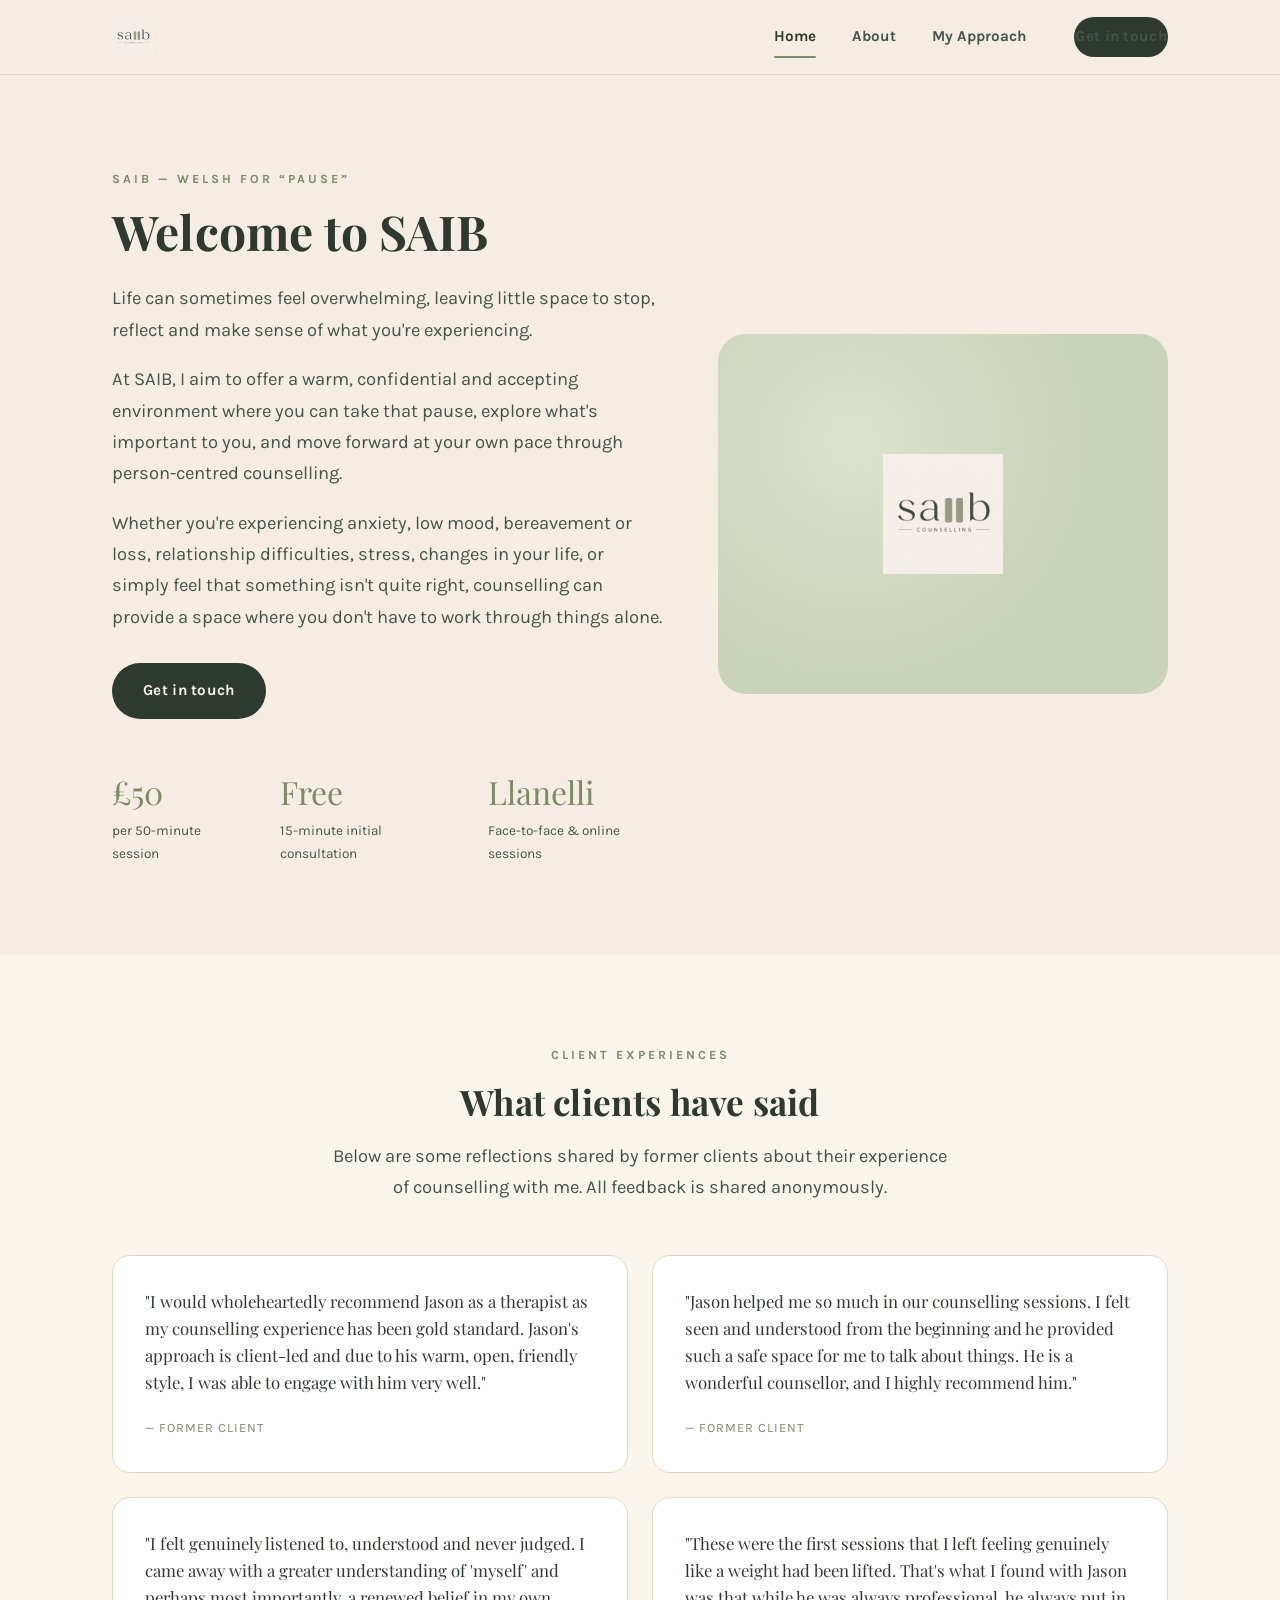
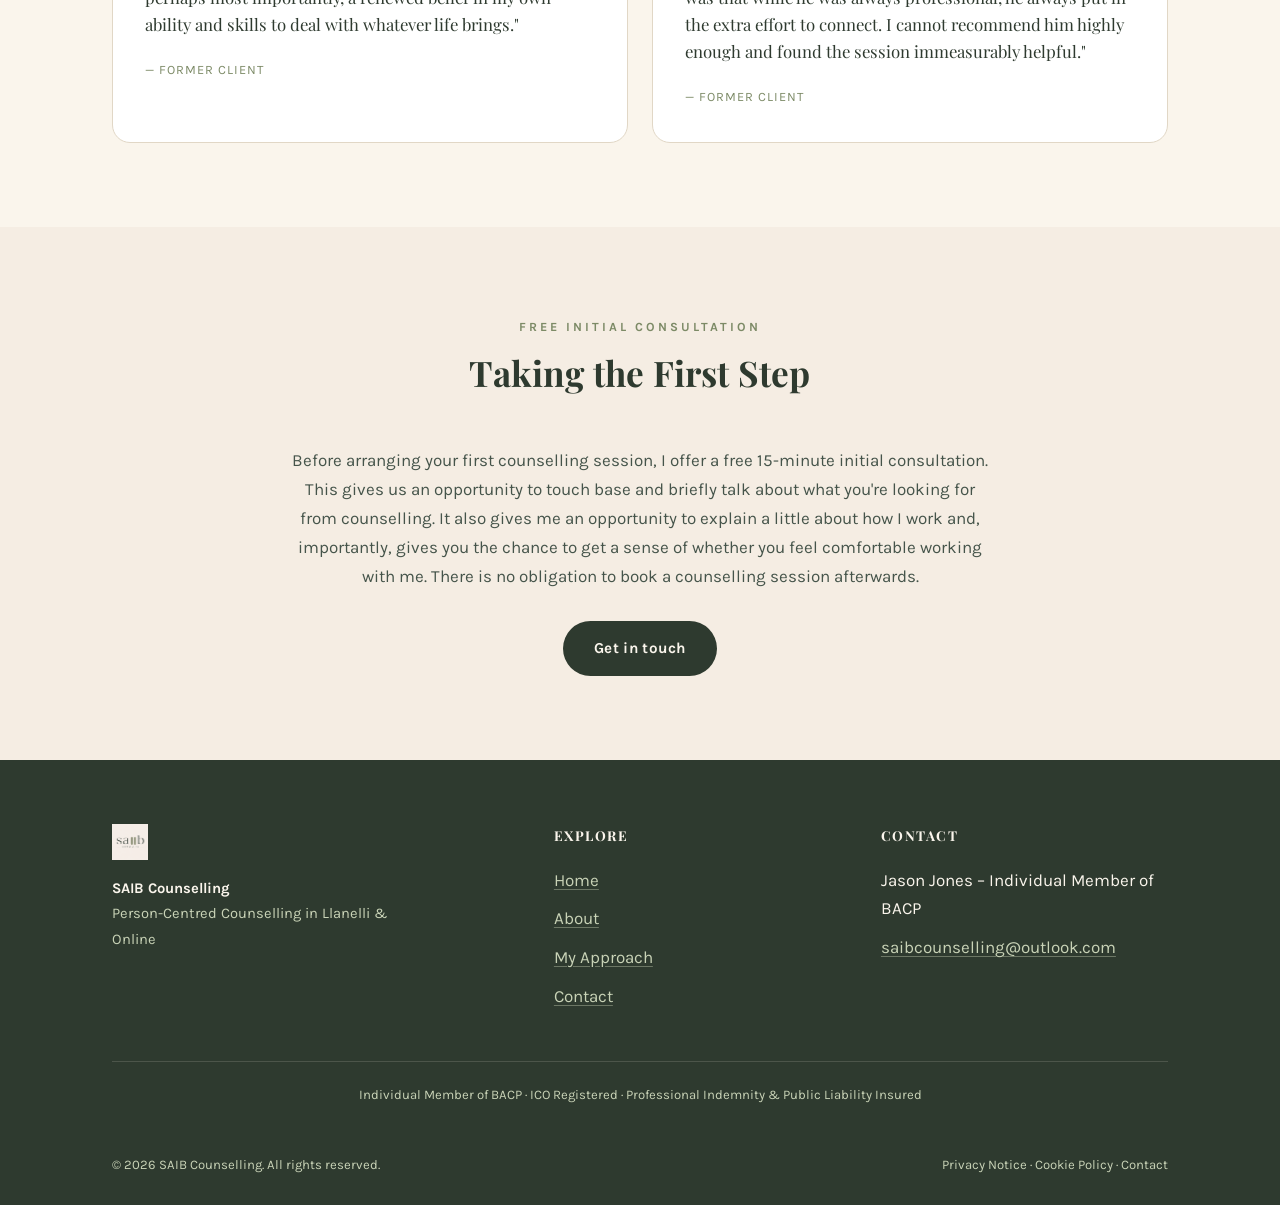
==== commit 8969ed9b: "feat: replacing generic content" ====
--- a/docs/index.html
+++ b/docs/index.html
@@ -4,20 +4,19 @@
 <meta charset="UTF-8">
 <meta name="viewport" content="width=device-width, initial-scale=1.0">
 <title>SAIB Counselling — Person-Centred Counselling in Llanelli &amp; Online</title>
-<meta name="description" content="SAIB Counselling offers person-centred individual counselling with Jason Jones in Llanelli and online. A warm, confidential space to pause and talk things through. Free 15-minute initial consultation.">
+<meta name="description" content="Person-centred counselling with Jason Jones in Llanelli and online. A space to pause, reflect, and find your own way forward.">
 <link rel="canonical" href="https://hannagwen.github.io/saib-counselling/index.html">
 <meta name="theme-color" content="#2E3A2F">
 
-<!-- Open Graph / social preview -->
 <meta property="og:type" content="website">
 <meta property="og:site_name" content="SAIB Counselling">
 <meta property="og:title" content="SAIB Counselling — Person-Centred Counselling in Llanelli &amp; Online">
-<meta property="og:description" content="A warm, confidential space to pause and talk things through. Person-centred individual counselling with Jason Jones, face-to-face in Llanelli or online.">
+<meta property="og:description" content="Person-centred counselling with Jason Jones in Llanelli and online. A space to pause, reflect, and find your own way forward.">
 <meta property="og:url" content="https://hannagwen.github.io/saib-counselling/index.html">
 <meta property="og:image" content="https://hannagwen.github.io/saib-counselling/assets/logo.png">
 <meta name="twitter:card" content="summary_large_image">
 <meta name="twitter:title" content="SAIB Counselling — Person-Centred Counselling in Llanelli &amp; Online">
-<meta name="twitter:description" content="A warm, confidential space to pause and talk things through. Person-centred individual counselling with Jason Jones, face-to-face in Llanelli or online.">
+<meta name="twitter:description" content="Person-centred counselling with Jason Jones in Llanelli and online. A space to pause, reflect, and find your own way forward.">
 <meta name="twitter:image" content="https://hannagwen.github.io/saib-counselling/assets/logo.png">
 
 <link rel="icon" type="image/png" href="assets/logo.png">
@@ -38,8 +37,7 @@
       <a href="index.html" class="active">Home</a>
       <a href="about.html">About</a>
       <a href="services.html">My Approach</a>
-      <a href="contact.html">Contact</a>
-      <a href="contact.html" class="btn btn-primary nav-cta">Get in Touch</a>
+      <a href="contact.html" class="btn btn-primary nav-cta">Get in touch</a>
     </div>
     <button class="nav-toggle" aria-label="Toggle menu" aria-expanded="false" aria-controls="nav-links"><span></span><span></span><span></span></button>
   </nav>
@@ -51,11 +49,12 @@
     <div class="container hero-grid">
       <div>
         <span class="eyebrow">Saib — Welsh for &ldquo;pause&rdquo;</span>
-        <h1>A space to pause, reflect, and find your own way forward.</h1>
-        <p class="lede">Life can sometimes feel overwhelming, leaving little space to stop and make sense of what you're experiencing. At SAIB, I aim to offer a warm, confidential and accepting environment where you can take that pause, explore what's important to you, and move forward at your own pace through person-centred counselling — face-to-face in Llanelli or online.</p>
+        <h1>Welcome to SAIB</h1>
+        <p class="lede">Life can sometimes feel overwhelming, leaving little space to stop, reflect and make sense of what you're experiencing.</p>
+        <p class="lede">At SAIB, I aim to offer a warm, confidential and accepting environment where you can take that pause, explore what's important to you, and move forward at your own pace through person-centred counselling.</p>
+        <p class="lede">Whether you're experiencing anxiety, low mood, bereavement or loss, relationship difficulties, stress, changes in your life, or simply feel that something isn't quite right, counselling can provide a space where you don't have to work through things alone.</p>
         <div class="hero-actions">
-          <a href="contact.html" class="btn btn-primary">Get in Touch</a>
-          <a href="services.html" class="btn btn-outline">My Approach</a>
+          <a href="contact.html" class="btn btn-primary">Get in touch</a>
         </div>
         <div class="hero-stats">
           <div>
@@ -68,7 +67,7 @@
           </div>
           <div>
             <div class="stat-num">Llanelli</div>
-            <div class="stat-label">&amp; online sessions</div>
+            <div class="stat-label">Face-to-face &amp; online sessions</div>
           </div>
         </div>
       </div>
@@ -79,74 +78,13 @@
     </div>
   </section>
 
-  <!-- How I can help -->
-  <section class="section-alt">
-    <div class="container">
-      <div class="section-head center">
-        <span class="eyebrow">How counselling can help</span>
-        <h2>Whatever has brought you here, there's space to talk it through</h2>
-        <p class="lede center">People come to counselling for many different reasons. You don't need to fit neatly into a category to get in touch.</p>
-      </div>
-      <div class="grid-3">
-        <div class="card service-card">
-          <div class="icon" aria-hidden="true">🌊</div>
-          <h3>Anxiety &amp; Stress</h3>
-          <p>Persistent worry, feeling overwhelmed, or the pressure of work and everyday life.</p>
-        </div>
-        <div class="card service-card">
-          <div class="icon" aria-hidden="true">🌤️</div>
-          <h3>Low Mood &amp; Life Changes</h3>
-          <p>Low mood, difficult life experiences, or feeling stuck, lost or unsure of yourself.</p>
-        </div>
-        <div class="card service-card">
-          <div class="icon" aria-hidden="true">🕊️</div>
-          <h3>Bereavement &amp; Relationships</h3>
-          <p>Grief and loss, relationship difficulties, or low self-esteem and confidence.</p>
-        </div>
-      </div>
-      <p class="center" style="margin-top:32px; color:var(--forest-80);">These are just some examples of what people bring to counselling — or you may simply want somewhere confidential to talk. <a href="services.html" style="color:var(--forest); text-decoration:underline;">Read more about my approach →</a></p>
-    </div>
-  </section>
-
-  <!-- Why choose us -->
-  <section>
-    <div class="container hero-grid">
-      <div class="hero-art" style="aspect-ratio:4/3.6;">
-        <div class="blob"></div>
-        <img src="assets/logo.png" alt="" style="height:100px;" width="100" height="100">
-      </div>
-      <div>
-        <span class="eyebrow">Why SAIB Counselling</span>
-        <h2>A warm, person-centred space — not a clinical one</h2>
-        <ul class="feature-list">
-          <li>
-            <span class="dot">1</span>
-            <div><strong>Person-centred, at your pace</strong><br>No fixed programme or set number of sessions — we work in a way that suits you.</div>
-          </li>
-          <li>
-            <span class="dot">2</span>
-            <div><strong>Face-to-face or online</strong><br>Sessions in my private counselling room in Llanelli, or online via Microsoft Teams.</div>
-          </li>
-          <li>
-            <span class="dot">3</span>
-            <div><strong>Confidential &amp; professional</strong><br>I'm an Individual Member of BACP and work within its ethical framework.</div>
-          </li>
-          <li>
-            <span class="dot">4</span>
-            <div><strong>Straightforward fees</strong><br>£50 per 50-minute session, with a free 15-minute initial consultation to start.</div>
-          </li>
-        </ul>
-      </div>
-    </div>
-  </section>
-
   <!-- Client experiences: anonymous quotes shared with permission, from Jason's client feedback -->
   <section class="section-alt">
     <div class="container">
       <div class="section-head center">
         <span class="eyebrow">Client Experiences</span>
-        <h2>Reflections shared by former clients</h2>
-        <p class="lede center">Shared anonymously, in clients' own words.</p>
+        <h2>What clients have said</h2>
+        <p class="lede center">Below are some reflections shared by former clients about their experience of counselling with me. All feedback is shared anonymously.</p>
       </div>
       <div class="testimonial-grid">
         <div class="testimonial-card">
@@ -169,15 +107,16 @@
     </div>
   </section>
 
-  <!-- CTA -->
+  <!-- Free Initial Consultation -->
   <section>
-    <div class="container">
-      <div class="cta-banner">
-        <div>
-          <h2>Taking the first step</h2>
-          <p style="margin:0; color: var(--forest-80);">Before arranging your first counselling session, I offer a free 15-minute initial consultation — no obligation to continue afterwards.</p>
-        </div>
-        <a href="contact.html" class="btn btn-light">Get in Touch</a>
+    <div class="container" style="max-width:760px;">
+      <div class="section-head center" style="max-width:100%;">
+        <span class="eyebrow">Free Initial Consultation</span>
+        <h2>Taking the First Step</h2>
+      </div>
+      <p class="center" style="color:var(--forest-80);">Before arranging your first counselling session, I offer a free 15-minute initial consultation. This gives us an opportunity to touch base and briefly talk about what you're looking for from counselling. It also gives me an opportunity to explain a little about how I work and, importantly, gives you the chance to get a sense of whether you feel comfortable working with me. There is no obligation to book a counselling session afterwards.</p>
+      <div class="center" style="margin-top:30px;">
+        <a href="contact.html" class="btn btn-primary">Get in touch</a>
       </div>
     </div>
   </section>
@@ -188,7 +127,7 @@
     <div class="footer-grid">
       <div class="footer-brand">
         <img src="assets/logo.png" alt="SAIB Counselling" width="36" height="36" loading="lazy">
-        <p>Person-centred counselling in Llanelli &amp; online. A warm, confidential space to pause and talk things through.</p>
+        <p><strong style="color:var(--cream-soft);">SAIB Counselling</strong><br>Person-Centred Counselling in Llanelli &amp; Online</p>
       </div>
       <div>
         <h4>Explore</h4>
--- a/docs/assets/style.css
+++ b/docs/assets/style.css
@@ -453,6 +453,27 @@
   padding: 20px;
 }
 .map-placeholder a { color: var(--forest); font-weight: 700; text-decoration: underline; }
+
+.map-embed {
+  border-radius: var(--radius-md);
+  overflow: hidden;
+  aspect-ratio: 16/10;
+}
+.map-embed iframe {
+  width: 100%;
+  height: 100%;
+  border: 0;
+  display: block;
+}
+.map-embed-link {
+  display: block;
+  text-align: center;
+  margin-top: 10px;
+  color: var(--forest);
+  font-weight: 700;
+  text-decoration: underline;
+  font-size: 0.95rem;
+}
 
 /* ---------- FAQ ---------- */
 .faq-item {
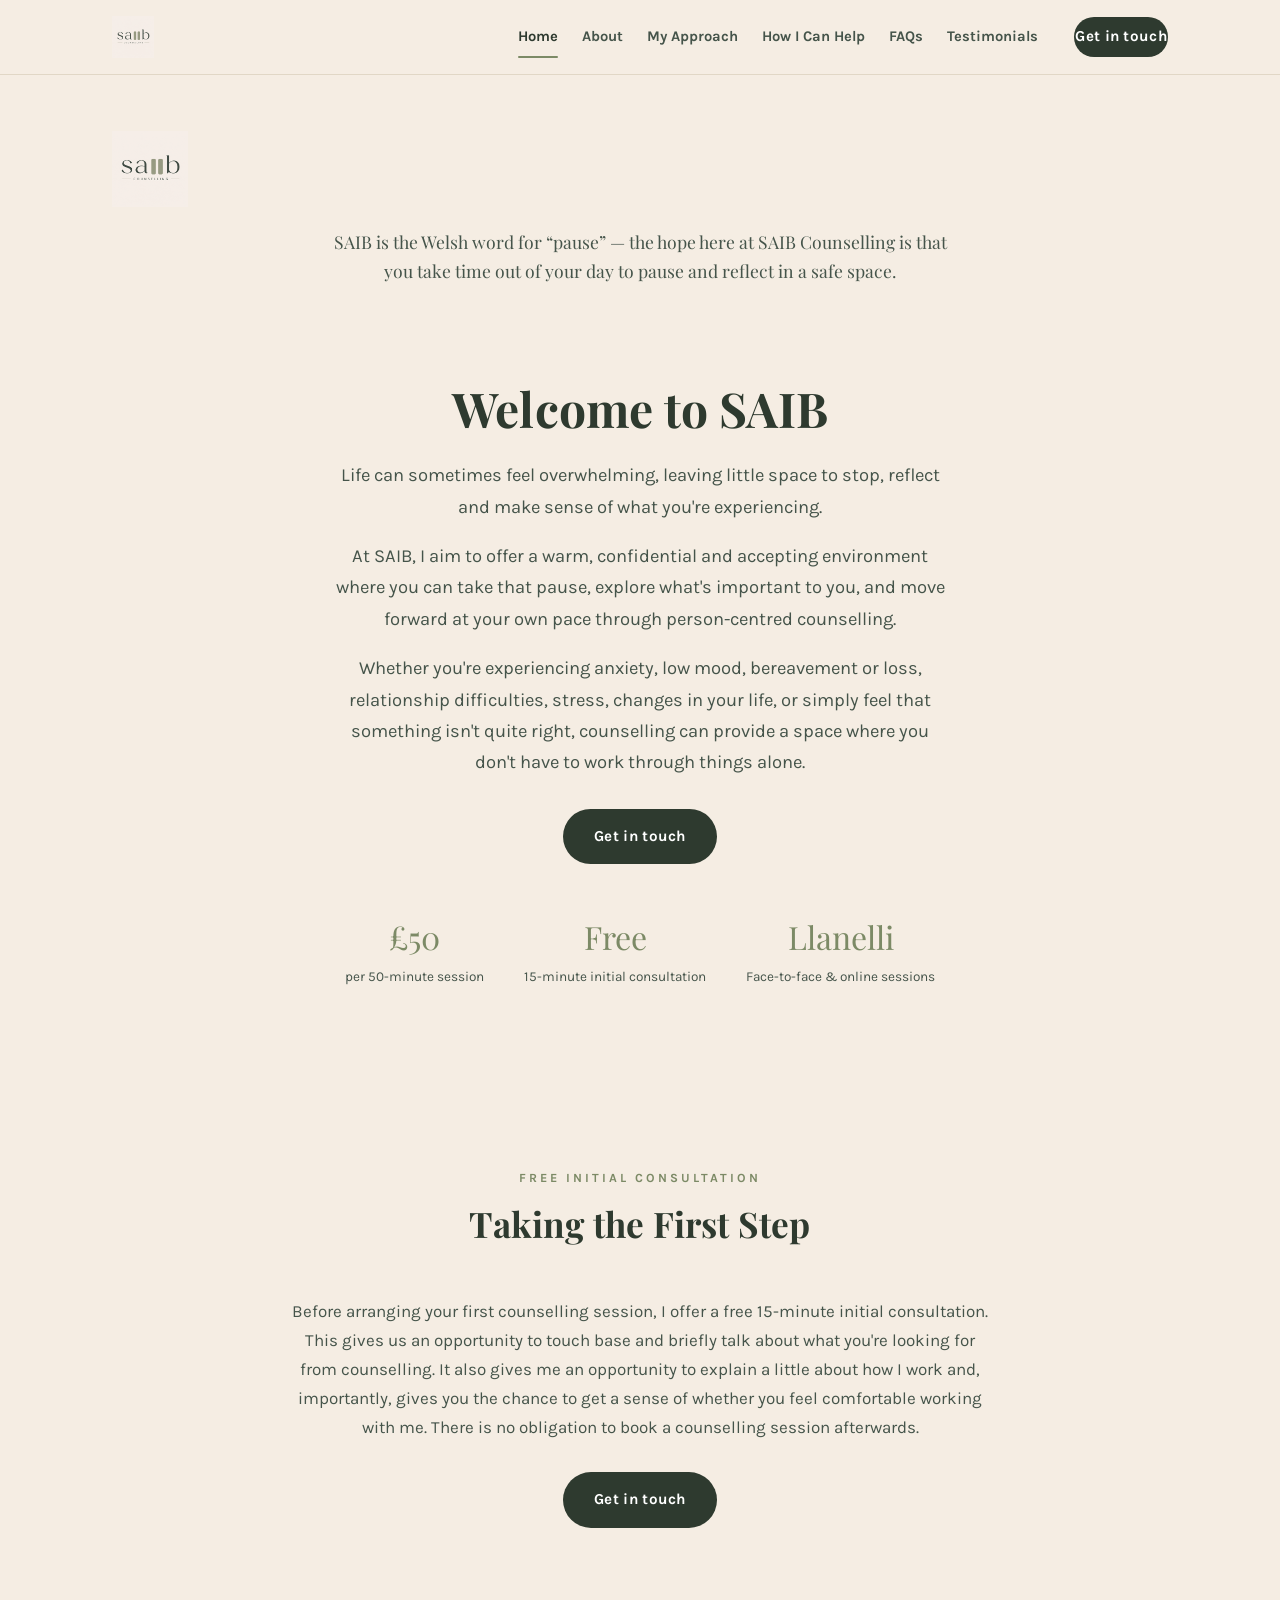
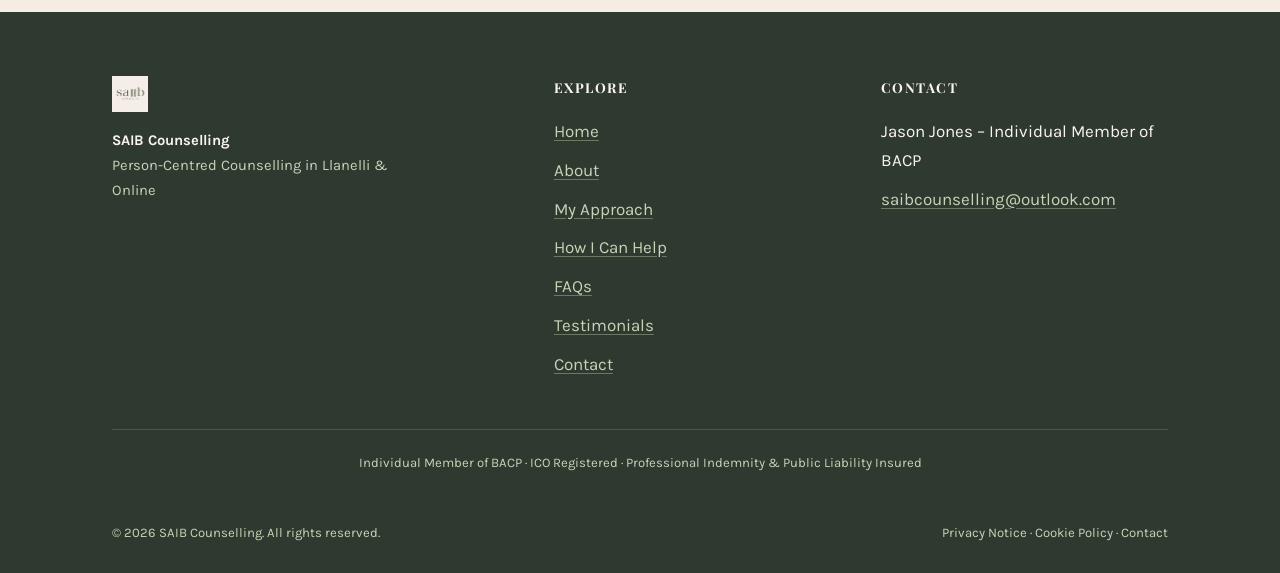
==== commit 539854f3: "fix: meg feedback" ====
--- a/docs/index.html
+++ b/docs/index.html
@@ -37,6 +37,9 @@
       <a href="index.html" class="active">Home</a>
       <a href="about.html">About</a>
       <a href="services.html">My Approach</a>
+      <a href="how-can-i-help.html">How I Can Help</a>
+      <a href="faq.html">FAQs</a>
+      <a href="testimonials.html">Testimonials</a>
       <a href="contact.html" class="btn btn-primary nav-cta">Get in touch</a>
     </div>
     <button class="nav-toggle" aria-label="Toggle menu" aria-expanded="false" aria-controls="nav-links"><span></span><span></span><span></span></button>
@@ -44,64 +47,36 @@
 </header>
 
 <main>
-  <!-- Hero -->
-  <section class="hero">
-    <div class="container hero-grid">
-      <div>
-        <span class="eyebrow">Saib — Welsh for &ldquo;pause&rdquo;</span>
-        <h1>Welcome to SAIB</h1>
-        <p class="lede">Life can sometimes feel overwhelming, leaving little space to stop, reflect and make sense of what you're experiencing.</p>
-        <p class="lede">At SAIB, I aim to offer a warm, confidential and accepting environment where you can take that pause, explore what's important to you, and move forward at your own pace through person-centred counselling.</p>
-        <p class="lede">Whether you're experiencing anxiety, low mood, bereavement or loss, relationship difficulties, stress, changes in your life, or simply feel that something isn't quite right, counselling can provide a space where you don't have to work through things alone.</p>
-        <div class="hero-actions">
-          <a href="contact.html" class="btn btn-primary">Get in touch</a>
-        </div>
-        <div class="hero-stats">
-          <div>
-            <div class="stat-num">£50</div>
-            <div class="stat-label">per 50-minute session</div>
-          </div>
-          <div>
-            <div class="stat-num">Free</div>
-            <div class="stat-label">15-minute initial consultation</div>
-          </div>
-          <div>
-            <div class="stat-num">Llanelli</div>
-            <div class="stat-label">Face-to-face &amp; online sessions</div>
-          </div>
-        </div>
-      </div>
-      <div class="hero-art">
-        <div class="blob"></div>
-        <img src="assets/logo.png" alt="" width="120" height="120">
-      </div>
+  <!-- Logo Banner -->
+  <section class="logo-banner">
+    <div class="container">
+      <img src="assets/logo.png" alt="SAIB Counselling logo" width="76" height="76">
+      <p>SAIB is the Welsh word for &ldquo;pause&rdquo; — the hope here at SAIB Counselling is that you take time out of your day to pause and reflect in a safe space.</p>
     </div>
   </section>
 
-  <!-- Client experiences: anonymous quotes shared with permission, from Jason's client feedback -->
-  <section class="section-alt">
-    <div class="container">
-      <div class="section-head center">
-        <span class="eyebrow">Client Experiences</span>
-        <h2>What clients have said</h2>
-        <p class="lede center">Below are some reflections shared by former clients about their experience of counselling with me. All feedback is shared anonymously.</p>
+  <!-- Hero -->
+  <section class="hero">
+    <div class="container" style="max-width:760px; margin:0 auto; text-align:center;">
+      <h1>Welcome to SAIB</h1>
+      <p class="lede center">Life can sometimes feel overwhelming, leaving little space to stop, reflect and make sense of what you're experiencing.</p>
+      <p class="lede center">At SAIB, I aim to offer a warm, confidential and accepting environment where you can take that pause, explore what's important to you, and move forward at your own pace through person-centred counselling.</p>
+      <p class="lede center">Whether you're experiencing anxiety, low mood, bereavement or loss, relationship difficulties, stress, changes in your life, or simply feel that something isn't quite right, counselling can provide a space where you don't have to work through things alone.</p>
+      <div class="hero-actions center" style="justify-content:center;">
+        <a href="contact.html" class="btn btn-primary">Get in touch</a>
       </div>
-      <div class="testimonial-grid">
-        <div class="testimonial-card">
-          <blockquote>"I would wholeheartedly recommend Jason as a therapist as my counselling experience has been gold standard. Jason's approach is client-led and due to his warm, open, friendly style, I was able to engage with him very well."</blockquote>
-          <cite>— Former client</cite>
+      <div class="hero-stats" style="justify-content:center;">
+        <div>
+          <div class="stat-num">£50</div>
+          <div class="stat-label">per 50-minute session</div>
         </div>
-        <div class="testimonial-card">
-          <blockquote>"Jason helped me so much in our counselling sessions. I felt seen and understood from the beginning and he provided such a safe space for me to talk about things. He is a wonderful counsellor, and I highly recommend him."</blockquote>
-          <cite>— Former client</cite>
+        <div>
+          <div class="stat-num">Free</div>
+          <div class="stat-label">15-minute initial consultation</div>
         </div>
-        <div class="testimonial-card">
-          <blockquote>"I felt genuinely listened to, understood and never judged. I came away with a greater understanding of 'myself' and perhaps most importantly, a renewed belief in my own ability and skills to deal with whatever life brings."</blockquote>
-          <cite>— Former client</cite>
-        </div>
-        <div class="testimonial-card">
-          <blockquote>"These were the first sessions that I left feeling genuinely like a weight had been lifted. That's what I found with Jason was that while he was always professional, he always put in the extra effort to connect. I cannot recommend him highly enough and found the session immeasurably helpful."</blockquote>
-          <cite>— Former client</cite>
+        <div>
+          <div class="stat-num">Llanelli</div>
+          <div class="stat-label">Face-to-face &amp; online sessions</div>
         </div>
       </div>
     </div>
@@ -135,6 +110,9 @@
           <li><a href="index.html">Home</a></li>
           <li><a href="about.html">About</a></li>
           <li><a href="services.html">My Approach</a></li>
+          <li><a href="how-can-i-help.html">How I Can Help</a></li>
+          <li><a href="faq.html">FAQs</a></li>
+          <li><a href="testimonials.html">Testimonials</a></li>
           <li><a href="contact.html">Contact</a></li>
         </ul>
       </div>
--- a/docs/assets/style.css
+++ b/docs/assets/style.css
@@ -114,7 +114,7 @@
 
 .btn-primary {
   background: var(--forest);
-  color: var(--cream-soft);
+  color: var(--white);
 }
 .btn-primary:hover { background: var(--forest-80); transform: translateY(-1px); }
 
@@ -160,9 +160,9 @@
 
 .nav-links {
   display: flex;
-  gap: 36px;
-  align-items: center;
-  font-size: 0.95rem;
+  gap: 24px;
+  align-items: center;
+  font-size: 0.92rem;
   font-weight: 700;
 }
 
@@ -171,8 +171,8 @@
   padding: 6px 0;
   color: var(--forest-80);
 }
-.nav-links a:hover, .nav-links a.active { color: var(--forest); }
-.nav-links a.active::after {
+.nav-links a:hover:not(.nav-cta), .nav-links a.active:not(.nav-cta) { color: var(--forest); }
+.nav-links a.active:not(.nav-cta)::after {
   content: "";
   position: absolute;
   left: 0; right: 0; bottom: -2px;
@@ -180,8 +180,11 @@
   background: var(--sage-dark);
   border-radius: 2px;
 }
-
-.nav-cta { margin-left: 12px; }
+.nav-links a.nav-cta,
+.nav-links a.nav-cta:hover,
+.nav-links a.nav-cta.active { color: var(--white); }
+
+.nav-cta { margin-left: 12px; padding-left: 36px; padding-right: 36px; }
 
 .nav-toggle {
   display: none;
@@ -209,7 +212,8 @@
 }
 
 .hero-art {
-  background: var(--sage-light);
+  background: var(--cream-soft);
+  border: 1px solid var(--line);
   border-radius: var(--radius-lg);
   aspect-ratio: 4/3.2;
   display: flex;
@@ -240,6 +244,25 @@
 .hero-stats .stat-label {
   font-size: 0.85rem;
   color: var(--forest-80);
+}
+
+/* ---------- Logo Banner ---------- */
+.logo-banner {
+  padding: 56px 0 8px;
+  text-align: center;
+}
+.logo-banner img {
+  height: 76px;
+  width: auto;
+  margin-bottom: 20px;
+}
+.logo-banner p {
+  max-width: 620px;
+  margin: 0 auto;
+  color: var(--forest-80);
+  font-size: 1.1rem;
+  line-height: 1.65;
+  font-family: var(--font-head);
 }
 
 /* ---------- Sections ---------- */
@@ -537,11 +560,7 @@
 .page-hero .eyebrow { display: block; }
 
 /* ---------- Responsive ---------- */
-@media (max-width: 900px) {
-  h1 { font-size: 2.3rem; }
-  .hero-grid { grid-template-columns: 1fr; }
-  .grid-3 { grid-template-columns: 1fr 1fr; }
-  .footer-grid { grid-template-columns: 1fr 1fr; }
+@media (max-width: 1150px) {
   .nav-links {
     position: fixed;
     top: 74px; left: 0; right: 0;
@@ -559,6 +578,13 @@
   .nav-cta { margin-left: 0; }
 }
 
+@media (max-width: 900px) {
+  h1 { font-size: 2.3rem; }
+  .hero-grid { grid-template-columns: 1fr; }
+  .grid-3 { grid-template-columns: 1fr 1fr; }
+  .footer-grid { grid-template-columns: 1fr 1fr; }
+}
+
 @media (max-width: 600px) {
   .container { padding: 0 20px; }
   .grid-3, .grid-2, .form-grid { grid-template-columns: 1fr; }
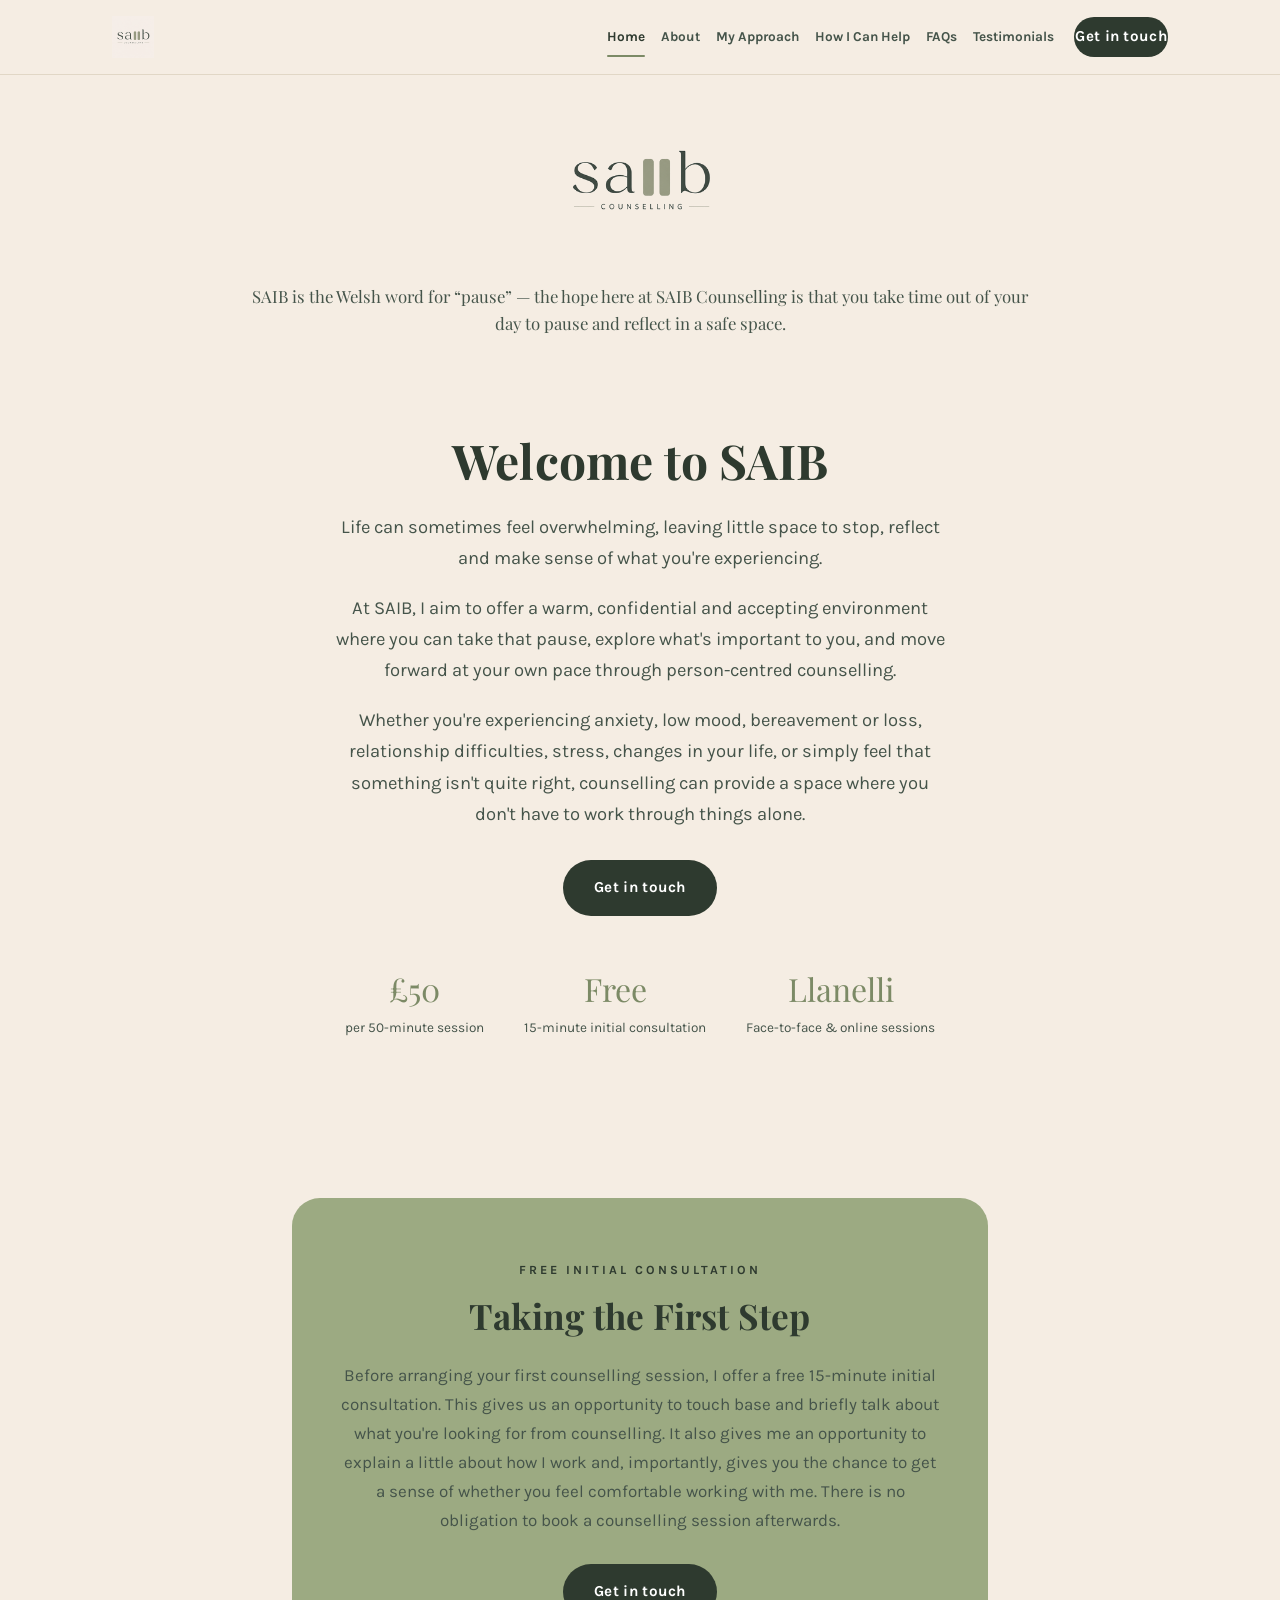
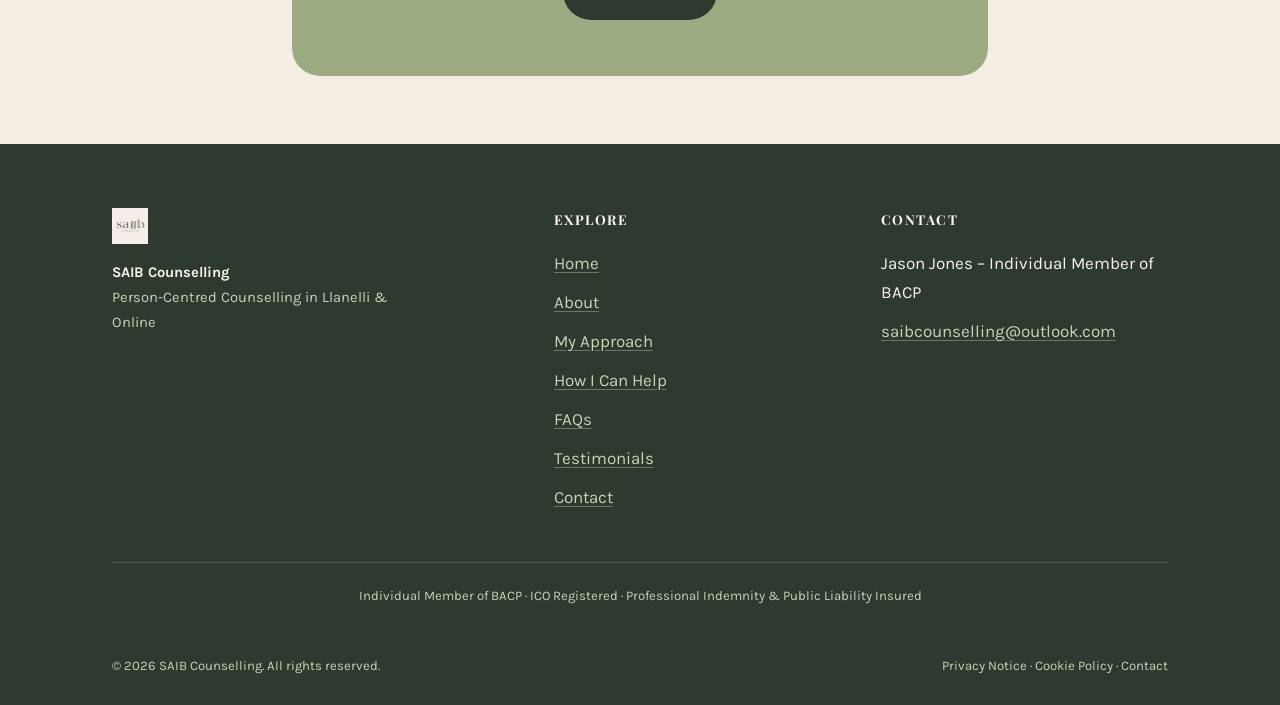
==== commit 1ffdf877: "fix: meg logo comments" ====
--- a/docs/index.html
+++ b/docs/index.html
@@ -50,7 +50,7 @@
   <!-- Logo Banner -->
   <section class="logo-banner">
     <div class="container">
-      <img src="assets/logo.png" alt="SAIB Counselling logo" width="76" height="76">
+      <img src="assets/logo-transparent.png" alt="SAIB Counselling logo" width="220" height="220">
       <p>SAIB is the Welsh word for &ldquo;pause&rdquo; — the hope here at SAIB Counselling is that you take time out of your day to pause and reflect in a safe space.</p>
     </div>
   </section>
@@ -85,13 +85,15 @@
   <!-- Free Initial Consultation -->
   <section>
     <div class="container" style="max-width:760px;">
-      <div class="section-head center" style="max-width:100%;">
-        <span class="eyebrow">Free Initial Consultation</span>
-        <h2>Taking the First Step</h2>
-      </div>
-      <p class="center" style="color:var(--forest-80);">Before arranging your first counselling session, I offer a free 15-minute initial consultation. This gives us an opportunity to touch base and briefly talk about what you're looking for from counselling. It also gives me an opportunity to explain a little about how I work and, importantly, gives you the chance to get a sense of whether you feel comfortable working with me. There is no obligation to book a counselling session afterwards.</p>
-      <div class="center" style="margin-top:30px;">
-        <a href="contact.html" class="btn btn-primary">Get in touch</a>
+      <div class="sage-block">
+        <div class="section-head center" style="max-width:100%; margin-bottom:24px;">
+          <span class="eyebrow">Free Initial Consultation</span>
+          <h2>Taking the First Step</h2>
+        </div>
+        <p class="center" style="color:var(--forest-80);">Before arranging your first counselling session, I offer a free 15-minute initial consultation. This gives us an opportunity to touch base and briefly talk about what you're looking for from counselling. It also gives me an opportunity to explain a little about how I work and, importantly, gives you the chance to get a sense of whether you feel comfortable working with me. There is no obligation to book a counselling session afterwards.</p>
+        <div class="center" style="margin-top:30px;">
+          <a href="contact.html" class="btn btn-primary">Get in touch</a>
+        </div>
       </div>
     </div>
   </section>
--- a/docs/assets/style.css
+++ b/docs/assets/style.css
@@ -160,9 +160,10 @@
 
 .nav-links {
   display: flex;
-  gap: 24px;
-  align-items: center;
-  font-size: 0.92rem;
+  flex-wrap: wrap;
+  gap: 10px 16px;
+  align-items: center;
+  font-size: 0.85rem;
   font-weight: 700;
 }
 
@@ -184,7 +185,7 @@
 .nav-links a.nav-cta:hover,
 .nav-links a.nav-cta.active { color: var(--white); }
 
-.nav-cta { margin-left: 12px; padding-left: 36px; padding-right: 36px; }
+.nav-cta { margin-left: 4px; padding-left: 22px; padding-right: 22px; }
 
 .nav-toggle {
   display: none;
@@ -248,25 +249,34 @@
 
 /* ---------- Logo Banner ---------- */
 .logo-banner {
-  padding: 56px 0 8px;
+  position: sticky;
+  top: 74px;
+  z-index: 40;
+  padding: 18px 0 8px;
   text-align: center;
+  background: rgba(245, 237, 227, 0.88);
+  backdrop-filter: blur(10px);
 }
 .logo-banner img {
-  height: 76px;
+  height: 180px;
   width: auto;
-  margin-bottom: 20px;
+  margin: 0 auto 10px;
 }
 .logo-banner p {
-  max-width: 620px;
+  max-width: 800px;
   margin: 0 auto;
   color: var(--forest-80);
-  font-size: 1.1rem;
-  line-height: 1.65;
+  font-size: 1.05rem;
+  line-height: 1.6;
   font-family: var(--font-head);
 }
+@media (max-width: 600px) {
+  .logo-banner { position: static; top: auto; }
+  .logo-banner img { height: 120px; }
+}
 
 /* ---------- Sections ---------- */
-section { padding: 84px 0; }
+section { padding: 68px 0; }
 .section-alt { background: var(--cream-soft); }
 .section-head { max-width: 640px; margin-bottom: 52px; }
 
@@ -554,13 +564,21 @@
 
 /* ---------- Page header (inner pages) ---------- */
 .page-hero {
-  padding: 60px 0 70px;
+  padding: 56px 0 16px;
   text-align: center;
 }
 .page-hero .eyebrow { display: block; }
 
+/* ---------- Sage colour block (e.g. "Taking the First Step") ---------- */
+.sage-block {
+  background: var(--sage);
+  border-radius: var(--radius-lg);
+  padding: 56px 48px;
+}
+.sage-block .eyebrow { color: var(--forest); }
+
 /* ---------- Responsive ---------- */
-@media (max-width: 1150px) {
+@media (max-width: 880px) {
   .nav-links {
     position: fixed;
     top: 74px; left: 0; right: 0;
@@ -590,7 +608,7 @@
   .grid-3, .grid-2, .form-grid { grid-template-columns: 1fr; }
   .simple-list { columns: 1; }
   .testimonial-grid { grid-template-columns: 1fr; }
-  .testimonial-card, .cta-banner { padding: 28px; }
+  .testimonial-card, .cta-banner, .sage-block { padding: 28px; }
   .footer-grid { grid-template-columns: 1fr; }
   .cta-banner { flex-direction: column; text-align: center; }
 }
